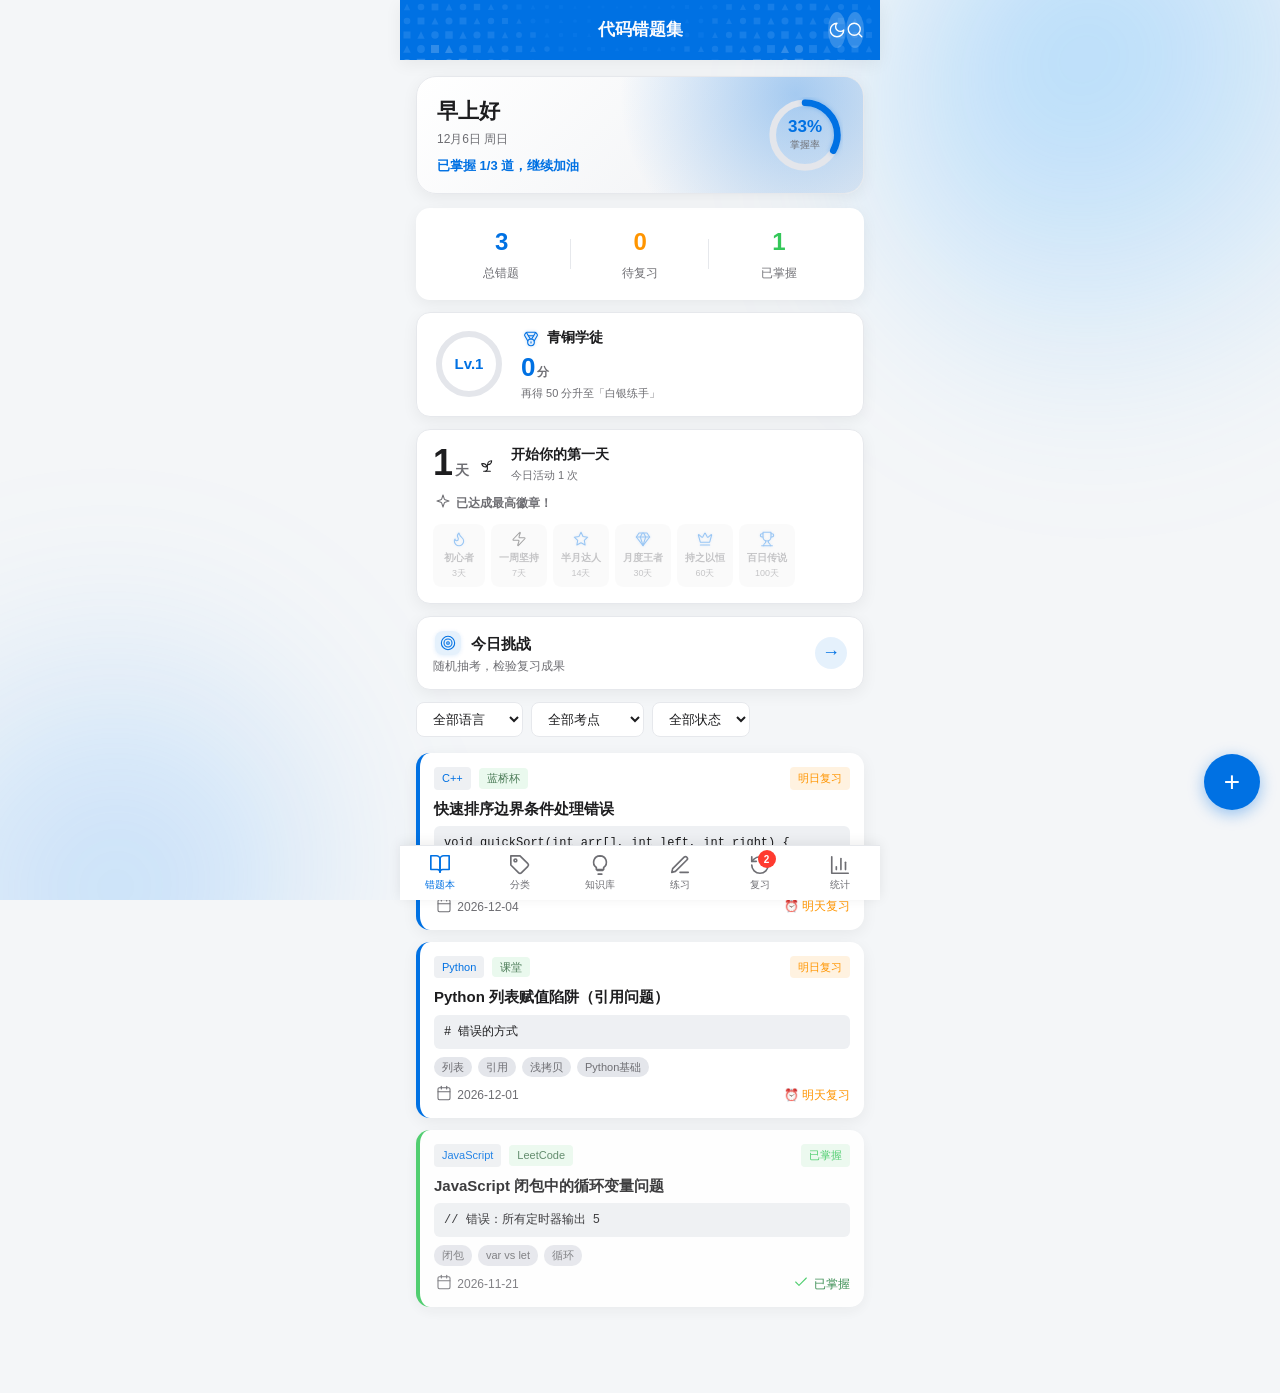
==== index.html @ 0a31db2f "fix(pwa): 修复 PWA 不可安装，图标与 highlight.js 本地化 - index.html 补 <link rel=manifest>、theme-color、apple-touc" ====
<!DOCTYPE html>
<html lang="zh-CN">
<head>
    <meta charset="UTF-8">
    <meta name="viewport" content="width=device-width, initial-scale=1.0, maximum-scale=1.0, user-scalable=no">
    <title>代码错题集 - 编程学习好帮手</title>

    <!-- PWA：可安装、独立窗口、iOS 主屏图标 -->
    <link rel="manifest" href="manifest.webmanifest">
    <meta name="theme-color" content="#f5f5f7">
    <meta name="mobile-web-app-capable" content="yes">
    <meta name="apple-mobile-web-app-capable" content="yes">
    <meta name="apple-mobile-web-app-status-bar-style" content="default">
    <meta name="apple-mobile-web-app-title" content="错题集">
    <link rel="apple-touch-icon" href="assets/icon-180.png">

    <!-- 代码高亮：已本地化到 vendor/，离线可用；6 种语言都在 common 构建里，
         原先额外加载的 languages/*.min.js 是冗余的，已移除。
         integrity 与文件内容绑定，替换文件时需同步更新（见 scripts/make-icons.mjs 说明）。 -->
    <link rel="stylesheet" href="vendor/highlight/atom-one-light.min.css?v=6"
          integrity="sha384-w6Ujm1VWa9HYFqGc89oAPn/DWDi2gUamjNrq9DRvEYm2X3ClItg9Y9xs1ViVo5b5">
    <script src="vendor/highlight/highlight.min.js?v=6" defer
            integrity="sha384-F/bZzf7p3Joyp5psL90p/p89AZJsndkSoGwRpXcZhleCWhd8SnRuoYo4d0yirjJp"></script>

    <link rel="stylesheet" href="style.css?v=6">
</head>
<body>
<!-- 环境氛围光斑（玻璃拟态背景） -->
<div class="ambient" aria-hidden="true"></div>
<!-- 顶部标题栏 -->
<header class="app-header">
    <canvas class="header-canvas" id="headerCanvas"></canvas>
    <div class="header-left">
        <button class="icon-btn" id="backBtn" style="display:none"><svg viewBox="0 0 24 24" fill="none" stroke="currentColor" stroke-width="1.8" stroke-linecap="round" stroke-linejoin="round"><path d="m12 19-7-7 7-7"/><path d="M19 12H5"/></svg></button>
    </div>
    <h1 class="header-title" id="pageTitle">代码错题集</h1>
    <div class="header-right">
        <button class="icon-btn" id="themeToggleBtn" title="切换深色模式"><svg viewBox="0 0 24 24" fill="none" stroke="currentColor" stroke-width="1.8" stroke-linecap="round" stroke-linejoin="round"><path d="M12 3a6 6 0 0 0 9 9 9 9 0 1 1-9-9Z"/></svg></button>
        <button class="icon-btn" id="searchBtn"><svg viewBox="0 0 24 24" fill="none" stroke="currentColor" stroke-width="1.8" stroke-linecap="round" stroke-linejoin="round"><circle cx="11" cy="11" r="8"/><path d="m21 21-4.3-4.3"/></svg></button>
    </div>
</header>

<!-- 主内容区 -->
<main class="app-main" id="appMain">

    <!-- 首页：错题列表 -->
    <section class="page active" id="pageHome">
        <div class="hero-card" id="heroCard">
            <div class="hero-greeting">
                <div class="hero-hi" id="heroGreeting">你好</div>
                <div class="hero-date" id="heroDate"></div>
                <div class="hero-sub" id="heroSub">记录第一道错题，开始成长</div>
            </div>
            <div class="hero-ring">
                <svg viewBox="0 0 80 80" class="progress-ring">
                    <circle class="progress-ring-bg" cx="40" cy="40" r="34"></circle>
                    <circle class="progress-ring-fill" id="heroRingFill" cx="40" cy="40" r="34"></circle>
                </svg>
                <div class="hero-ring-center">
                    <span class="hero-ring-num" id="heroRingNum">0%</span>
                    <span class="hero-ring-label">掌握率</span>
                </div>
            </div>
        </div>
        <div class="stats-bar">
            <div class="stat-item">
                <span class="stat-num" id="totalCount">0</span>
                <span class="stat-label">总错题</span>
            </div>
            <div class="stat-item">
                <span class="stat-num" id="reviewCount">0</span>
                <span class="stat-label">待复习</span>
            </div>
            <div class="stat-item">
                <span class="stat-num" id="masteredCount">0</span>
                <span class="stat-label">已掌握</span>
            </div>
        </div>
        <div class="points-card" id="pointsCard"></div>
        <div class="streak-bar" id="streakBar"></div>
        <div class="challenge-card" id="challengeCard" onclick="openChallenge()">
            <div class="challenge-card-info">
                <div class="challenge-card-title"><span class="ico" data-ico="target"><svg viewBox="0 0 24 24"><circle cx="12" cy="12" r="10"/><circle cx="12" cy="12" r="6"/><circle cx="12" cy="12" r="2"/></svg></span> 今日挑战</div>
                <div class="challenge-card-sub" id="challengeCardSub">随机抽考，检验复习成果</div>
            </div>
            <span class="challenge-card-go">→</span>
        </div>
        <div class="filter-bar">
            <select id="filterLang" class="filter-select">
                <option value="">全部语言</option>
                <option value="javascript">JavaScript</option>
                <option value="python">Python</option>
                <option value="cpp">C++</option>
                <option value="java">Java</option>
                <option value="c">C语言</option>
            </select>
            <select id="filterTag" class="filter-select">
                <option value="">全部考点</option>
            </select>
            <select id="filterStatus" class="filter-select">
                <option value="">全部状态</option>
                <option value="pending">待复习</option>
                <option value="reviewing">复习中</option>
                <option value="mastered">已掌握</option>
            </select>
        </div>
        <div class="mistake-list" id="mistakeList">
            <div class="empty-state">
                <div class="empty-icon"><span class="ico" data-ico="pencil-line"><svg viewBox="0 0 24 24"><path d="M12 20h9"/><path d="M16.5 3.5a2.12 2.12 0 0 1 3 3L7 19l-4 1 1-4z"/></svg></span></div>
                <p class="empty-text">还没有错题记录</p>
                <p class="empty-hint">点击下方 + 按钮添加你的第一道错题</p>
            </div>
        </div>
    </section>

    <!-- 分类页 -->
    <section class="page" id="pageCategory">
        <div class="category-summary">
            <h3><span class="ico" data-ico="library"><svg viewBox="0 0 24 24"><path d="m16 6 4 14"/><path d="M12 6v14"/><path d="M8 8v12"/><path d="M4 4v16"/></svg></span> 按考点分类</h3>
            <div class="tag-cloud" id="tagCloud">
                <div class="empty-state">
                    <p class="empty-text">暂无考点标签</p>
                </div>
            </div>
        </div>
        <div class="category-summary">
            <h3><span class="ico" data-ico="laptop"><svg viewBox="0 0 24 24"><path d="M20 16V7a2 2 0 0 0-2-2H6a2 2 0 0 0-2 2v9m16 0H4m16 0 1.28 2.55a1 1 0 0 1-.9 1.45H3.62a1 1 0 0 1-.9-1.45L4 16"/></svg></span> 按语言分类</h3>
            <div class="lang-stats" id="langStats"></div>
        </div>
    </section>

    <!-- 知识库页 -->
    <section class="page" id="pageKnowledge">
        <div class="knowledge-search-bar">
            <input type="text" id="knowledgeSearch" class="knowledge-search-input" placeholder="搜索知识点，如：二叉树、TCP、索引、动态规划...">
        </div>
        <div class="knowledge-categories" id="knowledgeCategories">
            <!-- 分类标签动态生成 -->
        </div>
        <div class="knowledge-list" id="knowledgeList">
            <!-- 知识点列表动态生成 -->
        </div>
    </section>

    <!-- 复习提醒页 -->
    <section class="page" id="pageReview">
        <div class="review-header">
            <h3>⏰ 复习计划</h3>
            <div class="review-tip">
                <p>基于艾宾浩斯遗忘曲线，为你安排科学复习</p>
            </div>
        </div>
        <div class="forgotten-list" id="forgottenList"></div>
        <div class="review-timeline" id="reviewTimeline">
            <div class="empty-state">
                <div class="empty-icon"><span class="ico" data-ico="sparkles"><svg viewBox="0 0 24 24"><path d="m12 3-1.9 5.8a2 2 0 0 1-1.3 1.3L3 12l5.8 1.9a2 2 0 0 1 1.3 1.3L12 21l1.9-5.8a2 2 0 0 1 1.3-1.3L21 12l-5.8-1.9a2 2 0 0 1-1.3-1.3z"/></svg></span></div>
                <p class="empty-text">太棒了！今日无需复习</p>
            </div>
        </div>
    </section>

    <!-- 添加/编辑错题页 -->
    <section class="page" id="pageEdit">
        <form id="mistakeForm" class="edit-form">
            <div class="form-group">
                <label class="form-label">题目标题 *</label>
                <input type="text" id="inputTitle" class="form-input" placeholder="例如：快速排序边界条件错误" required>
            </div>

            <div class="form-group">
                <label class="form-label">编程语言 *</label>
                <select id="inputLang" class="form-input" required>
                    <option value="javascript">JavaScript</option>
                    <option value="python">Python</option>
                    <option value="cpp">C++</option>
                    <option value="java">Java</option>
                    <option value="c">C语言</option>
                </select>
            </div>

            <div class="form-group">
                <label class="form-label">题目描述</label>
                <textarea id="inputDesc" class="form-input form-textarea" rows="3" placeholder="简单描述一下这道题目..."></textarea>
            </div>

            <div class="form-group">
                <label class="form-label">错误代码 *</label>
                <textarea id="inputWrongCode" class="form-input form-textarea code-input" rows="6" placeholder="粘贴你的错误代码..." required></textarea>
            </div>

            <div class="form-group">
                <label class="form-label">正确代码</label>
                <textarea id="inputRightCode" class="form-input form-textarea code-input" rows="6" placeholder="粘贴正确的代码实现..."></textarea>
            </div>

            <div class="form-group">
                <label class="form-label"><span class="ico" data-ico="camera"><svg viewBox="0 0 24 24"><path d="M14.5 4h-5L7 7H4a2 2 0 0 0-2 2v9a2 2 0 0 0 2 2h16a2 2 0 0 0 2-2V9a2 2 0 0 0-2-2h-3l-2.5-3z"/><circle cx="12" cy="13" r="3"/></svg></span> 题目图片（可选）</label>
                <div class="image-upload">
                    <input type="file" id="inputImage" accept="image/*" capture="environment" hidden>
                    <button type="button" class="upload-btn" id="uploadBtn">
                        <span class="upload-icon"><span class="ico" data-ico="camera"><svg viewBox="0 0 24 24"><path d="M14.5 4h-5L7 7H4a2 2 0 0 0-2 2v9a2 2 0 0 0 2 2h16a2 2 0 0 0 2-2V9a2 2 0 0 0-2-2h-3l-2.5-3z"/><circle cx="12" cy="13" r="3"/></svg></span></span>
                        <span>拍照/选择图片</span>
                    </button>
                    <button type="button" class="upload-btn upload-btn--primary" id="ocrEntryBtn">
                        <span class="upload-icon"><span class="ico" data-ico="tag"><svg viewBox="0 0 24 24"><path d="M20.59 13.41 13.42 20.58a2 2 0 0 1-2.83 0L2 12V2h10l8.59 8.59a2 2 0 0 1 0 2.82z"/><circle cx="7" cy="7" r="1.5"/></svg></span></span>
                        <span>OCR 拍照识别</span>
                    </button>
                    <div class="image-preview" id="imagePreview"></div>
                </div>
            </div>

            <div class="form-group">
                <div class="form-label-row">
                    <label class="form-label">考点标签（用逗号分隔多个）</label>
                    <button type="button" class="ai-tag-btn" id="aiTagBtn"><span class="ico" data-ico="bot"><svg viewBox="0 0 24 24"><path d="M12 8V4H8"/><rect width="16" height="12" x="4" y="8" rx="2"/><path d="M2 14h2"/><path d="M20 14h2"/><path d="M15 13v2"/><path d="M9 13v2"/></svg></span> AI 智能打标</button>
                </div>
                <input type="text" id="inputTags" class="form-input" placeholder="例如: 快速排序, 递归, 分治算法">
                <p class="ai-tag-hint" id="aiTagHint">粘贴题目和代码后点击 AI 智能打标，自动推荐标签、标题和错因</p>
            </div>

            <div class="form-group">
                <label class="form-label">错误分析 / 笔记</label>
                <textarea id="inputNote" class="form-input form-textarea" rows="3" placeholder="记录一下为什么会错，下次要注意什么..."></textarea>
            </div>

            <div class="form-group">
                <label class="form-label">来源</label>
                <select id="inputSource" class="form-input">
                    <option value="二级C">计算机二级</option>
                    <option value="蓝桥杯">蓝桥杯</option>
                    <option value="PAT">PAT</option>
                    <option value="LeetCode">LeetCode</option>
                    <option value="OJ">其他OJ</option>
                    <option value="课堂">课堂练习</option>
                    <option value="其他">其他</option>
                </select>
            </div>

            <button type="submit" class="submit-btn"><span class="ico" data-ico="save"><svg viewBox="0 0 24 24"><path d="M19 21H5a2 2 0 0 1-2-2V5a2 2 0 0 1 2-2h11l5 5v11a2 2 0 0 1-2 2z"/><polyline points="17 21 17 13 7 13 7 21"/><polyline points="7 3 7 8 15 8"/></svg></span> 保存错题</button>
        </form>
    </section>

    <!-- 错题详情页 -->
    <section class="page" id="pageDetail">
        <div class="detail-container" id="detailContainer"></div>
    </section>

    <!-- 搜索弹窗 -->
    <div class="modal-overlay" id="searchModal" style="display:none">
        <div class="modal-content">
            <div class="search-box">
                <input type="text" id="searchInput" class="search-input" placeholder="搜索错题标题、标签、代码...">
                <button class="icon-btn" id="closeSearch"><svg viewBox="0 0 24 24" fill="none" stroke="currentColor" stroke-width="1.8" stroke-linecap="round" stroke-linejoin="round"><path d="M18 6 6 18"/><path d="m6 6 12 12"/></svg></button>
            </div>
            <div class="search-results" id="searchResults"></div>
        </div>
    </div>

    <!-- 知识详情弹窗 -->
    <div class="modal-overlay" id="knowledgeModal" style="display:none">
        <div class="modal-content knowledge-modal-content">
            <div class="search-box">
                <span id="knowledgeModalTitle" class="knowledge-modal-title">知识点详情</span>
                <button class="icon-btn" id="closeKnowledgeModal" style="background:var(--surface);color:var(--text)"><svg viewBox="0 0 24 24" fill="none" stroke="currentColor" stroke-width="1.8" stroke-linecap="round" stroke-linejoin="round"><path d="M18 6 6 18"/><path d="m6 6 12 12"/></svg></button>
            </div>
            <div class="knowledge-detail" id="knowledgeDetail"></div>
        </div>
    </div>

    <!-- 练习页面 -->
    <section class="page" id="pagePractice">
        <div class="practice-header">
            <h3><span class="ico" data-ico="pencil"><svg viewBox="0 0 24 24"><path d="M21.174 6.812a1 1 0 0 0-3.986-3.987L3.842 16.174a2 2 0 0 0-.5.83l-1.321 4.352a.5.5 0 0 0 .623.622l4.353-1.32a2 2 0 0 0 .83-.497z"/></svg></span> 错题练习</h3>
            <p>通过练习巩固知识点，举一反三</p>
        </div>
        <div class="practice-stats">
            <div class="practice-stat-item">
                <span class="practice-stat-num" id="practiceDone">0</span>
                <span class="practice-stat-label">已做</span>
            </div>
            <div class="practice-stat-item">
                <span class="practice-stat-num" id="practiceCorrect">0</span>
                <span class="practice-stat-label">正确</span>
            </div>
            <div class="practice-stat-item">
                <span class="practice-stat-num" id="practiceRate">0%</span>
                <span class="practice-stat-label">正确率</span>
            </div>
        </div>
        <div class="practice-filter">
            <button class="practice-cat-btn active" data-cat="">全部</button>
            <button class="practice-cat-btn" data-cat="数据结构">数据结构</button>
            <button class="practice-cat-btn" data-cat="算法">算法</button>
            <button class="practice-cat-btn" data-cat="操作系统">操作系统</button>
            <button class="practice-cat-btn" data-cat="计算机网络">网络</button>
            <button class="practice-cat-btn" data-cat="数据库">数据库</button>
            <button class="practice-cat-btn" data-cat="软件工程">软工</button>
            <button class="practice-cat-btn" data-cat="计算机组成">组成</button>
            <button class="practice-cat-btn ai-cat-btn" data-cat="AI变式"><span class="ico" data-ico="bot"><svg viewBox="0 0 24 24"><path d="M12 8V4H8"/><rect width="16" height="12" x="4" y="8" rx="2"/><path d="M2 14h2"/><path d="M20 14h2"/><path d="M15 13v2"/><path d="M9 13v2"/></svg></span> AI变式</button>
        </div>
        <div class="practice-list" id="practiceList"></div>
    </section>

    <!-- 答题弹窗 -->
    <div class="modal-overlay" id="practiceModal" style="display:none">
        <div class="modal-content practice-modal-content">
            <div class="practice-quiz-header">
                <span id="practiceModalTitle" class="knowledge-modal-title">答题</span>
                <button class="icon-btn" id="closePracticeModal" style="background:var(--surface);color:var(--text)"><svg viewBox="0 0 24 24" fill="none" stroke="currentColor" stroke-width="1.8" stroke-linecap="round" stroke-linejoin="round"><path d="M18 6 6 18"/><path d="m6 6 12 12"/></svg></button>
            </div>
            <div class="practice-quiz" id="practiceQuiz"></div>
        </div>
    </div>

    <!-- AI 举一反三弹窗 -->
    <div class="modal-overlay" id="aiModal" style="display:none">
        <div class="modal-content ai-modal-content">
            <div class="practice-quiz-header ai-modal-header">
                <span id="aiModalTitle" class="knowledge-modal-title"><span class="ico" data-ico="bot"><svg viewBox="0 0 24 24"><path d="M12 8V4H8"/><rect width="16" height="12" x="4" y="8" rx="2"/><path d="M2 14h2"/><path d="M20 14h2"/><path d="M15 13v2"/><path d="M9 13v2"/></svg></span> AI 举一反三</span>
                <div class="ai-header-actions">
                    <button class="ai-link-btn" id="openAISettingsBtn"><span class="ico" data-ico="settings"><svg viewBox="0 0 24 24"><path d="M12.22 2h-.44a2 2 0 0 0-2 2v.18a2 2 0 0 1-1 1.73l-.43.25a2 2 0 0 1-2 0l-.15-.08a2 2 0 0 0-2.73.73l-.22.38a2 2 0 0 0 .73 2.73l.15.1a2 2 0 0 1 1 1.72v.51a2 2 0 0 1-1 1.74l-.15.09a2 2 0 0 0-.73 2.73l.22.38a2 2 0 0 0 2.73.73l.15-.08a2 2 0 0 1 2 0l.43.25a2 2 0 0 1 1 1.73V20a2 2 0 0 0 2 2h.44a2 2 0 0 0 2-2v-.18a2 2 0 0 1 1-1.73l.43-.25a2 2 0 0 1 2 0l.15.08a2 2 0 0 0 2.73-.73l.22-.39a2 2 0 0 0-.73-2.73l-.15-.08a2 2 0 0 1-1-1.74v-.5a2 2 0 0 1 1-1.74l.15-.09a2 2 0 0 0 .73-2.73l-.22-.38a2 2 0 0 0-2.73-.73l-.15.08a2 2 0 0 1-2 0l-.43-.25a2 2 0 0 1-1-1.73V4a2 2 0 0 0-2-2z"/><circle cx="12" cy="12" r="3"/></svg></span> 配置</button>
                    <button class="icon-btn" id="closeAIModal" style="background:var(--surface);color:var(--text)"><svg viewBox="0 0 24 24" fill="none" stroke="currentColor" stroke-width="1.8" stroke-linecap="round" stroke-linejoin="round"><path d="M18 6 6 18"/><path d="m6 6 12 12"/></svg></button>
                </div>
            </div>
            <div class="ai-body" id="aiBody"></div>
        </div>
    </div>

    <!-- AI 编程伙伴对话弹窗 -->
    <div class="modal-overlay" id="chatModal" style="display:none">
        <div class="modal-content chat-modal-content">
            <div class="practice-quiz-header ai-modal-header">
                <span id="chatModalTitle" class="knowledge-modal-title"><span class="ico" data-ico="message-circle"><svg viewBox="0 0 24 24"><path d="M7.9 20A9 9 0 1 0 4 16.1L2 22Z"/></svg></span> AI 对话</span>
                <button class="icon-btn" id="closeChatModal" style="background:var(--surface);color:var(--text)"><svg viewBox="0 0 24 24" fill="none" stroke="currentColor" stroke-width="1.8" stroke-linecap="round" stroke-linejoin="round"><path d="M18 6 6 18"/><path d="m6 6 12 12"/></svg></button>
            </div>
            <div class="chat-body" id="chatBody"></div>
            <div class="chat-input-bar">
                <textarea id="chatInput" class="chat-textarea" rows="1" placeholder="输入你的问题，例如「为什么这里会越界？」"></textarea>
                <button class="chat-send-btn" id="chatSendBtn">发送</button>
            </div>
        </div>
    </div>

    <!-- AI 配置弹窗 -->
    <div class="modal-overlay" id="aiSettingsModal" style="display:none">
        <div class="modal-content ai-settings-content">
            <div class="practice-quiz-header">
                <span class="knowledge-modal-title"><span class="ico" data-ico="settings"><svg viewBox="0 0 24 24"><path d="M12.22 2h-.44a2 2 0 0 0-2 2v.18a2 2 0 0 1-1 1.73l-.43.25a2 2 0 0 1-2 0l-.15-.08a2 2 0 0 0-2.73.73l-.22.38a2 2 0 0 0 .73 2.73l.15.1a2 2 0 0 1 1 1.72v.51a2 2 0 0 1-1 1.74l-.15.09a2 2 0 0 0-.73 2.73l.22.38a2 2 0 0 0 2.73.73l.15-.08a2 2 0 0 1 2 0l.43.25a2 2 0 0 1 1 1.73V20a2 2 0 0 0 2 2h.44a2 2 0 0 0 2-2v-.18a2 2 0 0 1 1-1.73l.43-.25a2 2 0 0 1 2 0l.15.08a2 2 0 0 0 2.73-.73l.22-.39a2 2 0 0 0-.73-2.73l-.15-.08a2 2 0 0 1-1-1.74v-.5a2 2 0 0 1 1-1.74l.15-.09a2 2 0 0 0 .73-2.73l-.22-.38a2 2 0 0 0-2.73-.73l-.15.08a2 2 0 0 1-2 0l-.43-.25a2 2 0 0 1-1-1.73V4a2 2 0 0 0-2-2z"/><circle cx="12" cy="12" r="3"/></svg></span> AI 配置</span>
                <button class="icon-btn" id="closeAISettings" style="background:var(--surface);color:var(--text)"><svg viewBox="0 0 24 24" fill="none" stroke="currentColor" stroke-width="1.8" stroke-linecap="round" stroke-linejoin="round"><path d="M18 6 6 18"/><path d="m6 6 12 12"/></svg></button>
            </div>
            <div class="ai-settings-body">
                <div class="ai-settings-tip">
                    支持 OpenAI 兼容接口（DeepSeek、智谱、通义、OpenAI 等）。Key 仅保存在本机 localStorage，不会上传。
                </div>
                <div class="form-group">
                    <label class="form-label">API Base URL</label>
                    <input type="text" id="aiBaseURL" class="form-input" placeholder="https://api.deepseek.com/v1">
                </div>
                <div class="form-group">
                    <label class="form-label">API Key</label>
                    <input type="password" id="aiApiKey" class="form-input" placeholder="sk-...">
                </div>
                <div class="form-group">
                    <label class="form-label">模型名称</label>
                    <input type="text" id="aiModel" class="form-input" placeholder="deepseek-chat">
                </div>
                <div class="form-group">
                    <label class="form-label">出题数量</label>
                    <input type="number" id="aiCount" class="form-input" min="1" max="6" value="3">
                </div>
                <div class="ai-settings-actions">
                    <button class="practice-quiz-btn practice-quiz-btn-secondary" id="cancelAISettings">取消</button>
                    <button class="practice-quiz-btn practice-quiz-btn-primary" id="saveAISettings"><span class="ico" data-ico="save"><svg viewBox="0 0 24 24"><path d="M19 21H5a2 2 0 0 1-2-2V5a2 2 0 0 1 2-2h11l5 5v11a2 2 0 0 1-2 2z"/><polyline points="17 21 17 13 7 13 7 21"/><polyline points="7 3 7 8 15 8"/></svg></span> 保存</button>
                </div>
            </div>
        </div>
    </div>

    <!-- 统计页 -->
    <section class="page" id="pageStats">
        <div class="stats-card">
            <h3 class="stats-card-title"><span class="ico" data-ico="compass"><svg viewBox="0 0 24 24"><circle cx="12" cy="12" r="10"/><polygon points="16.24 7.76 14.12 14.12 7.76 16.24 9.88 9.88 16.24 7.76"/></svg></span> 本周 AI 复习计划</h3>
            <p class="stats-card-sub">基于你的薄弱考点智能排期，点击条目开始复习</p>
            <div class="review-plan-body" id="reviewPlanBody"></div>
            <button class="ai-gen-btn" style="width:100%;margin-top:10px" onclick="renderReviewPlan()"><span class="ico" data-ico="refresh-cw"><svg viewBox="0 0 24 24"><path d="M3 12a9 9 0 0 1 9-9 9.75 9.75 0 0 1 6.74 2.74L21 8"/><path d="M21 3v5h-5"/><path d="M21 12a9 9 0 0 1-9 9 9.75 9.75 0 0 1-6.74-2.74L3 16"/><path d="M8 16H3v5"/></svg></span> 生成/刷新复习计划</button>
        </div>

        <div class="stats-card">
            <h3 class="stats-card-title"><span class="ico" data-ico="bot"><svg viewBox="0 0 24 24"><path d="M12 8V4H8"/><rect width="16" height="12" x="4" y="8" rx="2"/><path d="M2 14h2"/><path d="M20 14h2"/><path d="M15 13v2"/><path d="M9 13v2"/></svg></span> AI 复习周报</h3>
            <p class="stats-card-sub">汇总近 7 天学习数据，AI 点评并给出下周建议</p>
            <button class="ai-gen-btn" style="width:100%" onclick="openWeeklyReport()"><span class="ico" data-ico="trending-up"><svg viewBox="0 0 24 24"><polyline points="22 7 13.5 15.5 8.5 10.5 2 17"/><polyline points="16 7 22 7 22 13"/></svg></span> 生成本周报告</button>
        </div>

        <div class="stats-card">
            <h3 class="stats-card-title"><span class="ico" data-ico="medal"><svg viewBox="0 0 24 24"><path d="M7.21 15 2.66 7.14a2 2 0 0 1 .13-2.2L4.4 2.8A2 2 0 0 1 6 2h12a2 2 0 0 1 1.6.8l1.6 2.14a2 2 0 0 1 .14 2.2L16.79 15"/><path d="M11 12 5.12 2.2"/><path d="m13 12 5.88-9.8"/><path d="M8 7h8"/><circle cx="12" cy="17" r="5"/><path d="M12 18v-2h-.01"/></svg></span> 成就勋章</h3>
            <p class="stats-card-sub">坚持学习，解锁更多成就</p>
            <div class="achievement-summary">
                <span>已解锁 <b id="achievementUnlockedNum">0</b> / <span id="achievementTotalNum">0</span></span>
                <span id="achievementProgressText"></span>
            </div>
            <div class="achievement-grid" id="achievementGrid"></div>
        </div>

        <div class="stats-card">
            <h3 class="stats-card-title">⏰ 复习提醒</h3>
            <p class="stats-card-sub">到点提醒当天待复习的错题（本机通知）</p>
            <div class="reminder-row">
                <span class="reminder-label">每日提醒</span>
                <input type="time" id="reminderTime" class="reminder-input" value="20:00">
                <div class="switch" id="reminderSwitch" onclick="toggleReminder()"></div>
            </div>
            <div class="reminder-tip" id="reminderTip">开启后，每天指定时间若打开本应用且有待复习错题，会弹出通知提醒。</div>
            <button class="mini-btn" style="margin-top:8px" onclick="sendTestReminder()"><span class="ico" data-ico="bell"><svg viewBox="0 0 24 24"><path d="M6 8a6 6 0 0 1 12 0c0 7 3 9 3 9H3s3-2 3-9"/><path d="M10.3 21a1.94 1.94 0 0 0 3.4 0"/></svg></span> 发送测试提醒</button>
        </div>

        <div class="stats-card">
            <h3 class="stats-card-title"><span class="ico" data-ico="flame"><svg viewBox="0 0 24 24"><path d="M8.5 14.5A2.5 2.5 0 0 0 11 12c0-1.38-.5-2-1-3-1.072-2.143-.224-4.054 2-6 .5 2.5 2 4.9 4 6.5 2 1.6 3 3.5 3 5.5a7 7 0 1 1-14 0c0-1.153.433-2.294 1-3a2.5 2.5 0 0 0 2.5 2.5z"/></svg></span> 复习热力图</h3>
            <p class="stats-card-sub" id="statsHeatTitle">加载中...</p>
            <div class="heatmap-grid" id="heatmapGrid"></div>
            <div class="heatmap-months">
                <span class="heat-month">近 6 个月</span>
            </div>
            <div class="heat-legend">
                <span>少</span>
                <i class="heat-cell l0"></i>
                <i class="heat-cell l1"></i>
                <i class="heat-cell l2"></i>
                <i class="heat-cell l3"></i>
                <i class="heat-cell l4"></i>
                <span>多</span>
            </div>
        </div>

        <div class="stats-card">
            <h3 class="stats-card-title"><span class="ico" data-ico="target"><svg viewBox="0 0 24 24"><circle cx="12" cy="12" r="10"/><circle cx="12" cy="12" r="6"/><circle cx="12" cy="12" r="2"/></svg></span> 弱点雷达图</h3>
            <p class="stats-card-sub">按考点标签统计未掌握率与练习错误率（值越高越需加强）</p>
            <div class="stats-empty" id="statsRadarEmpty" style="display:none">
                <p class="empty-text">暂无足够的错题/练习数据</p>
                <p class="empty-hint">添加错题或做几次练习后会在这里生成雷达图</p>
            </div>
            <div id="radarSvg"></div>
        </div>

        <div class="stats-card">
            <h3 class="stats-card-title"><span class="ico" data-ico="trending-up"><svg viewBox="0 0 24 24"><polyline points="22 7 13.5 15.5 8.5 10.5 2 17"/><polyline points="16 7 22 7 22 13"/></svg></span> 错题趋势</h3>
            <div class="trend-tabs">
                <button class="trend-tab active" data-range="week" onclick="setTrendRange('week')">按周</button>
                <button class="trend-tab" data-range="month" onclick="setTrendRange('month')">按月</button>
            </div>
            <div class="trend-legend">
                <span class="trend-legend-item"><i class="legend-line" style="background:#0071e3"></i>新增错题</span>
                <span class="trend-legend-item"><i class="legend-line" style="background:#34c759"></i>已掌握</span>
            </div>
            <div class="stats-empty" id="statsTrendEmpty" style="display:none">
                <p class="empty-text">暂无错题数据</p>
                <p class="empty-hint">记录一些错题后这里会显示掌握趋势</p>
            </div>
            <div id="trendSvg"></div>
        </div>

        <div class="stats-card">
            <h3 class="stats-card-title"><span class="ico" data-ico="calendar"><svg viewBox="0 0 24 24"><path d="M8 2v4"/><path d="M16 2v4"/><rect width="18" height="18" x="3" y="4" rx="2"/><path d="M3 10h18"/></svg></span> 错题日历回顾</h3>
            <p class="stats-card-sub">点击某天可回看当天记录的错题</p>
            <div class="cal-header">
                <button class="cal-nav" onclick="calMoveMonth(-1)">‹</button>
                <span class="cal-title" id="calTitle"></span>
                <button class="cal-nav" onclick="calMoveMonth(1)">›</button>
            </div>
            <div class="cal-weekdays">
                <span>日</span><span>一</span><span>二</span><span>三</span><span>四</span><span>五</span><span>六</span>
            </div>
            <div class="cal-grid" id="calGrid"></div>
            <div class="cal-day-list" id="calDayList"></div>
        </div>

        <div class="stats-card">
            <h3 class="stats-card-title"><span class="ico" data-ico="folder"><svg viewBox="0 0 24 24"><path d="M20 20a2 2 0 0 0 2-2V8a2 2 0 0 0-2-2h-7.9a2 2 0 0 1-1.69-.9L9.6 3.9A2 2 0 0 0 7.93 3H4a2 2 0 0 0-2 2v13a2 2 0 0 0 2 2Z"/></svg></span> 数据管理</h3>
            <p class="stats-card-sub">导出错题 PDF 打印复习，或备份/恢复/云端同步数据</p>
            <div class="data-mgmt-btns">
                <button class="ai-gen-btn" style="margin-right:8px" onclick="exportDataPDF()"><span class="ico" data-ico="printer"><svg viewBox="0 0 24 24"><path d="M6 18H4a2 2 0 0 1-2-2v-5a2 2 0 0 1 2-2h16a2 2 0 0 1 2 2v5a2 2 0 0 1-2 2h-2"/><path d="M6 9V2h12v7"/><path d="M6 14h12v8H6z"/></svg></span> 导出 PDF</button>
                <button class="ai-gen-btn" onclick="exportBackup()"><span class="ico" data-ico="save"><svg viewBox="0 0 24 24"><path d="M19 21H5a2 2 0 0 1-2-2V5a2 2 0 0 1 2-2h11l5 5v11a2 2 0 0 1-2 2z"/><polyline points="17 21 17 13 7 13 7 21"/><polyline points="7 3 7 8 15 8"/></svg></span> 备份 JSON</button>
                <button class="ai-gen-btn" onclick="document.getElementById('backupFile').click()"><span class="ico" data-ico="download"><svg viewBox="0 0 24 24"><path d="M21 15v4a2 2 0 0 1-2 2H5a2 2 0 0 1-2-2v-4"/><polyline points="7 10 12 15 17 10"/><line x1="12" x2="12" y1="15" y2="3"/></svg></span> 恢复备份</button>
                <button class="ai-gen-btn" onclick="openSyncModal()"><span class="ico" data-ico="cloud"><svg viewBox="0 0 24 24"><path d="M17.5 19H9a7 7 0 1 1 6.71-9h1.79a4.5 4.5 0 1 1 0 9Z"/></svg></span> 云端同步</button>
            </div>
            <input type="file" id="backupFile" accept=".json,application/json" style="display:none" onchange="importBackup(this)">
        </div>
    </section>

    <!-- 随机抽考挑战弹窗 -->
    <div class="modal-overlay" id="challengeModal" style="display:none">
        <div class="modal-content challenge-modal-content">
            <div class="practice-quiz-header">
                <span class="knowledge-modal-title"><span class="ico" data-ico="target"><svg viewBox="0 0 24 24"><circle cx="12" cy="12" r="10"/><circle cx="12" cy="12" r="6"/><circle cx="12" cy="12" r="2"/></svg></span> 随机抽考挑战</span>
                <button class="icon-btn" id="closeChallengeModal" style="background:var(--surface);color:var(--text)"><svg viewBox="0 0 24 24" fill="none" stroke="currentColor" stroke-width="1.8" stroke-linecap="round" stroke-linejoin="round"><path d="M18 6 6 18"/><path d="m6 6 12 12"/></svg></button>
            </div>
            <div class="challenge-body" id="challengeBody"></div>
        </div>
    </div>

    <!-- 分享弹窗 -->
    <div class="modal-overlay" id="shareModal" style="display:none">
        <div class="modal-content share-modal-content">
            <div class="share-modal-title-row">
                <span class="knowledge-modal-title"><span class="ico" data-ico="upload"><svg viewBox="0 0 24 24"><path d="M21 15v4a2 2 0 0 1-2 2H5a2 2 0 0 1-2-2v-4"/><polyline points="17 8 12 3 7 8"/><line x1="12" x2="12" y1="3" y2="15"/></svg></span> 分享错题</span>
                <button class="icon-btn" id="closeShareModal" style="background:var(--surface);color:var(--text)"><svg viewBox="0 0 24 24" fill="none" stroke="currentColor" stroke-width="1.8" stroke-linecap="round" stroke-linejoin="round"><path d="M18 6 6 18"/><path d="m6 6 12 12"/></svg></button>
            </div>
            <div class="share-options" id="shareOptions"></div>
        </div>
    </div>

    <!-- OCR 识别录入弹窗 -->
    <div class="modal-overlay" id="ocrModal" style="display:none">
        <div class="modal-content ocr-modal-content">
            <div class="practice-quiz-header">
                <span class="knowledge-modal-title"><span class="ico" data-ico="tag"><svg viewBox="0 0 24 24"><path d="M20.59 13.41 13.42 20.58a2 2 0 0 1-2.83 0L2 12V2h10l8.59 8.59a2 2 0 0 1 0 2.82z"/><circle cx="7" cy="7" r="1.5"/></svg></span> OCR 拍照识别录入</span>
                <button class="icon-btn" id="closeOcrModal" style="background:var(--surface);color:var(--text)"><svg viewBox="0 0 24 24" fill="none" stroke="currentColor" stroke-width="1.8" stroke-linecap="round" stroke-linejoin="round"><path d="M18 6 6 18"/><path d="m6 6 12 12"/></svg></button>
            </div>
            <div class="ocr-body" id="ocrBody"></div>
        </div>
    </div>

    <!-- 云端同步弹窗 -->
    <div class="modal-overlay" id="syncModal" style="display:none">
        <div class="modal-content sync-modal-content">
            <div class="practice-quiz-header">
                <span class="knowledge-modal-title"><span class="ico" data-ico="cloud"><svg viewBox="0 0 24 24"><path d="M17.5 19H9a7 7 0 1 1 6.71-9h1.79a4.5 4.5 0 1 1 0 9Z"/></svg></span> 云端同步</span>
                <button class="icon-btn" id="closeSyncModal" style="background:var(--surface);color:var(--text)"><svg viewBox="0 0 24 24" fill="none" stroke="currentColor" stroke-width="1.8" stroke-linecap="round" stroke-linejoin="round"><path d="M18 6 6 18"/><path d="m6 6 12 12"/></svg></button>
            </div>
            <div class="sync-body" id="syncBody"></div>
        </div>
    </div>

    <!-- AI 复习周报弹窗 -->
    <div class="modal-overlay" id="weeklyModal" style="display:none">
        <div class="modal-content weekly-modal-content">
            <div class="practice-quiz-header">
                <span class="knowledge-modal-title"><span class="ico" data-ico="trending-up"><svg viewBox="0 0 24 24"><polyline points="22 7 13.5 15.5 8.5 10.5 2 17"/><polyline points="16 7 22 7 22 13"/></svg></span> AI 复习周报</span>
                <button class="icon-btn" id="closeWeeklyModal" style="background:var(--surface);color:var(--text)"><svg viewBox="0 0 24 24" fill="none" stroke="currentColor" stroke-width="1.8" stroke-linecap="round" stroke-linejoin="round"><path d="M18 6 6 18"/><path d="m6 6 12 12"/></svg></button>
            </div>
            <div class="weekly-body" id="weeklyBody"></div>
        </div>
    </div>
</main>

<!-- 悬浮添加按钮 -->
<button class="fab-btn" id="fabAdd">+</button>

<!-- 底部 Tab 栏 -->
<nav class="bottom-nav">
    <button class="nav-item active" data-page="pageHome">
        <span class="nav-icon"><svg viewBox="0 0 24 24" fill="none" stroke="currentColor" stroke-width="1.8" stroke-linecap="round" stroke-linejoin="round"><path d="M2 3h6a4 4 0 0 1 4 4v14a3 3 0 0 0-3-3H2z"/><path d="M22 3h-6a4 4 0 0 0-4 4v14a3 3 0 0 1 3-3h7z"/></svg></span>
        <span class="nav-label">错题本</span>
    </button>
    <button class="nav-item" data-page="pageCategory">
        <span class="nav-icon"><svg viewBox="0 0 24 24" fill="none" stroke="currentColor" stroke-width="1.8" stroke-linecap="round" stroke-linejoin="round"><path d="M20.59 13.41 13.42 20.58a2 2 0 0 1-2.83 0L2 12V2h10l8.59 8.59a2 2 0 0 1 0 2.82z"/><circle cx="7" cy="7" r="1.5"/></svg></span>
        <span class="nav-label">分类</span>
    </button>
    <button class="nav-item" data-page="pageKnowledge">
        <span class="nav-icon"><svg viewBox="0 0 24 24" fill="none" stroke="currentColor" stroke-width="1.8" stroke-linecap="round" stroke-linejoin="round"><path d="M9 18h6"/><path d="M10 22h4"/><path d="M12 2a7 7 0 0 0-4 12.7V17h8v-2.3A7 7 0 0 0 12 2z"/></svg></span>
        <span class="nav-label">知识库</span>
    </button>
    <button class="nav-item" data-page="pagePractice">
        <span class="nav-icon"><svg viewBox="0 0 24 24" fill="none" stroke="currentColor" stroke-width="1.8" stroke-linecap="round" stroke-linejoin="round"><path d="M12 20h9"/><path d="M16.5 3.5a2.12 2.12 0 0 1 3 3L7 19l-4 1 1-4z"/></svg></span>
        <span class="nav-label">练习</span>
    </button>
    <button class="nav-item" data-page="pageReview">
        <span class="nav-icon"><svg viewBox="0 0 24 24" fill="none" stroke="currentColor" stroke-width="1.8" stroke-linecap="round" stroke-linejoin="round"><path d="M3 12a9 9 0 1 0 9-9 9.75 9.75 0 0 0-6.74 2.74L3 8"/><path d="M3 3v5h5"/></svg></span>
        <span class="nav-label">复习</span>
        <span class="nav-badge" id="reviewBadge" style="display:none">0</span>
    </button>
    <button class="nav-item" data-page="pageStats">
        <span class="nav-icon"><svg viewBox="0 0 24 24" fill="none" stroke="currentColor" stroke-width="1.8" stroke-linecap="round" stroke-linejoin="round"><path d="M3 3v18h18"/><path d="M18 17V9"/><path d="M13 17V5"/><path d="M8 17v-3"/></svg></span>
        <span class="nav-label">统计</span>
    </button>
</nav>

<!-- Toast 提示 -->
<div class="toast" id="toast"></div>

<!-- 分享卡片渲染容器（隐藏用于下载） -->
<div style="position:fixed;left:-9999px;top:0" id="shareCanvasHolder"></div>

<script src="practice-data.js?v=6" defer></script>
<script src="knowledge-data.js?v=6" defer></script>
<script src="image-store.js?v=6" defer></script>
<script src="app.js?v=6" defer></script>
</body>
</html>
---- vendor/highlight/atom-one-light.min.css ----
pre code.hljs{display:block;overflow-x:auto;padding:1em}code.hljs{padding:3px 5px}.hljs{color:#383a42;background:#fafafa}.hljs-comment,.hljs-quote{color:#a0a1a7;font-style:italic}.hljs-doctag,.hljs-formula,.hljs-keyword{color:#a626a4}.hljs-deletion,.hljs-name,.hljs-section,.hljs-selector-tag,.hljs-subst{color:#e45649}.hljs-literal{color:#0184bb}.hljs-addition,.hljs-attribute,.hljs-meta .hljs-string,.hljs-regexp,.hljs-string{color:#50a14f}.hljs-attr,.hljs-number,.hljs-selector-attr,.hljs-selector-class,.hljs-selector-pseudo,.hljs-template-variable,.hljs-type,.hljs-variable{color:#986801}.hljs-bullet,.hljs-link,.hljs-meta,.hljs-selector-id,.hljs-symbol,.hljs-title{color:#4078f2}.hljs-built_in,.hljs-class .hljs-title,.hljs-title.class_{color:#c18401}.hljs-emphasis{font-style:italic}.hljs-strong{font-weight:700}.hljs-link{text-decoration:underline}
---- style.css ----
/* ========== 全局重置 ========== */
* {
    margin: 0;
    padding: 0;
    box-sizing: border-box;
    -webkit-tap-highlight-color: transparent;
}

:root {
    /* ---- 主色 · Apple Blue ---- */
    --primary: #0071e3;
    --primary-light: #42a1ff;
    --primary-dark: #0058b0;
    --primary-glow: rgba(0, 113, 227, 0.32);
    --danger: #ff3b30;
    --success: #34c759;
    --warning: #ff9500;

    /* ---- 语义状态文字（浅色底上的深色语义文字）---- */
    --success-text: #1a7c37;
    --danger-text: #c0392b;
    --success-tint: rgba(52, 199, 89, 0.10);
    --danger-tint: rgba(255, 59, 48, 0.10);
    --warning-tint: rgba(255, 149, 0, 0.12);

    /* ---- 中性色 · 冷灰底让玻璃更有层次 ---- */
    --bg: #f4f6f8;
    --card: #ffffff;
    --text: #1d1d1f;
    --text-primary: #1d1d1f;
    --text-secondary: #6e6e73;
    --border: #e6e8ec;
    --surface: #eef0f3;
    --surface-2: #e4e6eb;

    /* ---- 玻璃拟态（Glassmorphism）---- */
    --glass: rgba(255, 255, 255, 0.72);
    --glass-strong: rgba(255, 255, 255, 0.88);
    --glass-border: rgba(255, 255, 255, 0.75);
    --blur: 20px;

    /* ---- 阴影层级 ---- */
    --shadow-sm: 0 1px 3px rgba(0, 0, 0, 0.05);
    --shadow: 0 4px 16px rgba(0, 0, 0, 0.06);
    --shadow-lg: 0 12px 32px rgba(0, 0, 0, 0.10);

    /* ---- 圆角与动效 ---- */
    --radius: 14px;
    --radius-lg: 20px;
    --ease: cubic-bezier(0.22, 1, 0.36, 1);
}

/* ========== 暗黑模式配色（Apple Dark Mode） ========== */
[data-theme="dark"] {
    --bg: #0a0a0c;
    --card: #1c1c1e;
    --text: #fbfbfd;
    --text-primary: #fbfbfd;
    --text-secondary: #8e8e93;
    --success-text: #66d47f;
    --danger-text: #ff6b5e;
    --success-tint: rgba(52, 199, 89, 0.16);
    --danger-tint: rgba(255, 59, 48, 0.16);
    --warning-tint: rgba(255, 149, 0, 0.16);
    --border: #38383a;
    --surface: #2c2c2e;
    --surface-2: #3a3a3c;
    --shadow-sm: 0 1px 3px rgba(0, 0, 0, 0.5);
    --shadow: 0 4px 16px rgba(0, 0, 0, 0.5);
    --shadow-lg: 0 12px 32px rgba(0, 0, 0, 0.6);
    --primary: #0a84ff;
    --primary-light: #64b5ff;
    --primary-dark: #0066cc;
    --primary-glow: rgba(10, 132, 255, 0.4);
    --glass: rgba(28, 28, 30, 0.55);
    --glass-strong: rgba(28, 28, 30, 0.82);
    --glass-border: rgba(255, 255, 255, 0.08);
}

html {
    background: var(--bg);
    transition: background 0.4s var(--ease);
}

body {
    font-family: -apple-system, BlinkMacSystemFont, 'Segoe UI', 'PingFang SC', 'Microsoft YaHei', sans-serif;
    background: transparent;
    color: var(--text);
    -webkit-font-smoothing: antialiased;
    text-rendering: optimizeLegibility;
    line-height: 1.5;
    min-height: 100vh;
    max-width: 480px;
    margin: 0 auto;
    position: relative;
    padding-bottom: 70px;
    overflow-x: hidden;
    transition: color 0.4s var(--ease);
}

/* ---- 环境氛围光斑（玻璃拟态背景）---- */
.ambient {
    position: fixed;
    inset: 0;
    z-index: -1;
    pointer-events: none;
    overflow: hidden;
}
.ambient::before,
.ambient::after {
    content: '';
    position: absolute;
    border-radius: 50%;
    filter: blur(80px);
}
.ambient::before {
    width: 46vmax;
    height: 46vmax;
    top: -12vmax;
    right: -14vmax;
    background: radial-gradient(circle at 35% 35%, rgba(86, 180, 255, 0.45), transparent 70%);
}
.ambient::after {
    width: 42vmax;
    height: 42vmax;
    bottom: -16vmax;
    left: -16vmax;
    background: radial-gradient(circle at 60% 60%, rgba(66, 161, 255, 0.30), transparent 70%);
}
[data-theme="dark"] .ambient::before { opacity: 0.34; }
[data-theme="dark"] .ambient::after { opacity: 0.22; }

/* ========== 顶部导航 ========== */
.app-header {
    position: sticky;
    top: 0;
    z-index: 100;
    background: var(--primary);
    color: #fbfbfd;
    padding: 12px 16px;
    display: flex;
    align-items: center;
    justify-content: space-between;
    box-shadow: var(--shadow);
    overflow: hidden;
}

.header-canvas {
    position: absolute;
    inset: 0;
    width: 100%;
    height: 100%;
    z-index: 0;
    pointer-events: none;
    opacity: 0.4;
}

.app-header > *:not(.header-canvas) {
    position: relative;
    z-index: 1;
}

.header-left, .header-right {
    width: 40px;
    display: flex;
    align-items: center;
}

.header-right {
    justify-content: flex-end;
}

.header-title {
    font-size: 17px;
    font-weight: 600;
    flex: 1;
    text-align: center;
}

.icon-btn {
    background: rgba(255, 255, 255, 0.2);
    border: none;
    color: white;
    width: 36px;
    height: 36px;
    border-radius: 50%;
    font-size: 18px;
    cursor: pointer;
    transition: background 0.2s;
    display: inline-flex;
    align-items: center;
    justify-content: center;
}

.icon-btn svg {
    width: 18px;
    height: 18px;
    display: block;
}

/* 内容区内联语义图标 */
.ico {
    display: inline-flex;
    align-items: center;
    justify-content: center;
    vertical-align: -2px;
    margin: 0 2px;
    transition: color 0.2s, filter 0.2s;
}
.ico svg {
    width: 16px;
    height: 16px;
    display: block;
    stroke: currentColor;
    fill: none;
    stroke-width: 1.6;
    stroke-linecap: round;
    stroke-linejoin: round;
}

/* === 双色点缀：按语义着色 === */
/* 成功 / 已掌握 */
.ico[data-ico="check"],
.ico[data-ico="check-circle"] { color: var(--success); }
/* 错误 / 关闭 */
.ico[data-ico="x"],
.ico[data-ico="x-circle"] { color: var(--danger); }
/* 警告 / 待复习 */
.ico[data-ico="alert-triangle"] { color: var(--warning); }
/* 成就 / 勋章 — 主色 + 微光晕 */
.ico[data-ico="trophy"],
.ico[data-ico="crown"],
.ico[data-ico="medal"],
.ico[data-ico="star"],
.ico[data-ico="gem"] {
    color: var(--primary);
}
.ico[data-ico="trophy"] svg,
.ico[data-ico="crown"] svg,
.ico[data-ico="medal"] svg,
.ico[data-ico="star"] svg,
.ico[data-ico="gem"] svg {
    filter: drop-shadow(0 0 1.5px var(--primary-glow));
}
/* 火焰 / 打卡 */
.ico[data-ico="flame"] { color: var(--primary); }
.ico[data-ico="flame"] svg { filter: drop-shadow(0 0 1.5px var(--primary-glow)); }
/* AI / 机器人 */
.ico[data-ico="bot"] { color: var(--primary); }
/* 目标 */
.ico[data-ico="target"] { color: var(--primary); }
/* 趋势上升 */
.ico[data-ico="trending-up"] { color: var(--success); }

/* === 状态图标：徽章式浅色填充背景 === */
.ico[data-ico="check-circle"],
.ico[data-ico="x-circle"] {
    background: rgba(52, 199, 89, 0.12);
    border-radius: 50%;
    padding: 1px;
}
.ico[data-ico="x-circle"] {
    background: rgba(255, 59, 48, 0.12);
}
.ico[data-ico="alert-triangle"] {
    background: rgba(255, 149, 0, 0.12);
    border-radius: 4px;
    padding: 1px;
}

/* === 区块标题图标：浅色圆角背景 + 微阴影 === */
.stats-card-title > .ico,
.challenge-card-title > .ico,
.knowledge-section h3 > .ico,
h3 > .ico {
    background: rgba(0, 113, 227, 0.1);
    color: var(--primary);
    border-radius: 8px;
    padding: 4px 5px;
    margin-right: 6px;
    box-shadow: 0 1px 4px rgba(0, 113, 227, 0.12);
}

/* 深色模式下标题图标背景微调 */
[data-theme="dark"] .stats-card-title > .ico,
[data-theme="dark"] .challenge-card-title > .ico,
[data-theme="dark"] .knowledge-section h3 > .ico,
[data-theme="dark"] h3 > .ico {
    background: rgba(10, 132, 255, 0.18);
    box-shadow: 0 1px 6px rgba(10, 132, 255, 0.2);
}
[data-theme="dark"] .ico[data-ico="check-circle"] { background: rgba(52, 199, 89, 0.18); }
[data-theme="dark"] .ico[data-ico="x-circle"] { background: rgba(255, 59, 48, 0.18); }
[data-theme="dark"] .ico[data-ico="alert-triangle"] { background: rgba(255, 149, 0, 0.18); }

/* === 图标微动画：呼应 reactbits 交互风格 === */
@keyframes ico-pulse {
    0%, 100% { transform: scale(1); }
    50% { transform: scale(1.08); }
}
@keyframes ico-float {
    0%, 100% { transform: translateY(0); }
    50% { transform: translateY(-1.5px); }
}
@keyframes ico-spin-slow {
    from { transform: rotate(0deg); }
    to { transform: rotate(360deg); }
}

/* 火焰图标：呼吸脉动 */
.ico[data-ico="flame"] { animation: ico-pulse 2.4s ease-in-out infinite; }
/* 成就图标：轻微浮动 */
.ico[data-ico="trophy"],
.ico[data-ico="crown"],
.ico[data-ico="medal"],
.ico[data-ico="gem"] { animation: ico-float 3s ease-in-out infinite; }
/* 挑战目标图标：浮动 */
.challenge-card-title .ico[data-ico="target"] { animation: ico-float 2.8s ease-in-out infinite; }
/* 刷新图标：悬停旋转 */
.ico[data-ico="refresh-cw"]:hover { animation: ico-spin-slow 0.8s linear; }

/* 所有图标交互反馈 */
button:hover .ico,
a:hover .ico,
[onclick]:hover .ico {
    transform: scale(1.1);
}
button .ico,
a .ico,
[onclick] .ico {
    transition: transform 0.2s ease;
}

.icon-btn:hover {
    background: rgba(255, 255, 255, 0.3);
}

.icon-btn:active {
    transform: scale(0.95);
}

/* ========== 全局微交互（呼应 uiverse / reactbits） ========== */
/* 键盘焦点可见性（无障碍） */
:focus-visible {
    outline: 2px solid var(--primary-light);
    outline-offset: 2px;
    border-radius: 6px;
}

/* 主行动按钮：悬停发光 + 微抬升 */
.submit-btn,
.practice-quiz-btn-primary,
.action-btn.primary,
.fab-btn,
.ai-tag-btn {
    transition: transform 0.18s var(--ease), box-shadow 0.18s var(--ease), background 0.2s;
}
.submit-btn:hover,
.practice-quiz-btn-primary:hover,
.action-btn.primary:hover,
.fab-btn:hover {
    transform: translateY(-1px);
    box-shadow: 0 8px 24px var(--primary-glow);
}
.ai-tag-btn:hover {
    box-shadow: 0 4px 14px var(--primary-glow);
}
.submit-btn:active,
.practice-quiz-btn-primary:active,
.action-btn.primary:active,
.fab-btn:active,
.ai-tag-btn:active {
    transform: scale(0.97);
}

/* 底部导航：按压回弹 + 图标弹跳 */
.nav-item {
    transition: color 0.2s, transform 0.18s var(--ease);
}
.nav-item:active {
    transform: scale(0.9);
}
.nav-item.active .nav-icon {
    transform: translateY(-1px);
}
.nav-icon {
    transition: transform 0.2s var(--ease);
}

/* 胶囊筛选：悬停高亮 */
.knowledge-cat-tab:hover,
.practice-cat-btn:hover,
.challenge-opt-btn:hover {
    border-color: var(--primary);
    color: var(--primary);
}

/* 首页瓦片：悬停轻微抬升 */
.stats-bar,
.points-card,
.streak-card,
.challenge-card {
    transition: transform 0.18s var(--ease), box-shadow 0.18s var(--ease);
}
.stats-bar:hover,
.points-card:hover,
.streak-card:hover,
.challenge-card:hover {
    transform: translateY(-2px);
    box-shadow: var(--shadow-lg);
}

/* ========== 页面容器 ========== */
.app-main {
    padding: 16px;
}

.page {
    display: none;
    animation: fadeIn 0.25s ease;
}

.page.active {
    display: block;
}

@keyframes fadeIn {
    from { opacity: 0; transform: translateY(8px); }
    to { opacity: 1; transform: translateY(0); }
}

/* ========== 首页 Bento 问候头部 ========== */
.hero-card {
    display: flex;
    align-items: center;
    justify-content: space-between;
    gap: 16px;
    background: linear-gradient(135deg, var(--card) 0%, var(--surface) 100%);
    border: 1px solid var(--border);
    border-radius: var(--radius-lg);
    padding: 18px 20px;
    margin-bottom: 14px;
    box-shadow: var(--shadow);
    position: relative;
    overflow: hidden;
}
/* 头部玻璃高光 */
.hero-card::before {
    content: '';
    position: absolute;
    inset: 0;
    background: radial-gradient(circle at 85% 15%, var(--primary-glow), transparent 45%);
    pointer-events: none;
}
.hero-card > * {
    position: relative;
    z-index: 1;
}
.hero-greeting {
    flex: 1;
    min-width: 0;
}
.hero-hi {
    font-size: 21px;
    font-weight: 700;
    letter-spacing: 0.2px;
}
.hero-date {
    font-size: 12px;
    color: var(--text-secondary);
    margin-top: 3px;
}
.hero-sub {
    font-size: 13px;
    color: var(--primary);
    font-weight: 600;
    margin-top: 8px;
}
.hero-ring {
    position: relative;
    width: 76px;
    height: 76px;
    flex: 0 0 auto;
}
.progress-ring {
    width: 76px;
    height: 76px;
    transform: rotate(-90deg);
}
.progress-ring-bg,
.progress-ring-fill {
    fill: none;
    stroke-width: 7;
    stroke-linecap: round;
}
.progress-ring-bg {
    stroke: var(--surface-2);
}
.progress-ring-fill {
    stroke: var(--primary);
    stroke-dasharray: 213.6;
    stroke-dashoffset: 213.6;
    transition: stroke-dashoffset 0.9s var(--ease);
    filter: drop-shadow(0 0 3px var(--primary-glow));
}
.hero-ring-center {
    position: absolute;
    inset: 0;
    display: flex;
    flex-direction: column;
    align-items: center;
    justify-content: center;
}
.hero-ring-num {
    font-size: 17px;
    font-weight: 700;
    color: var(--primary);
    line-height: 1;
    font-variant-numeric: tabular-nums;
}
.hero-ring-label {
    font-size: 10px;
    color: var(--text-secondary);
    margin-top: 2px;
}

/* ========== 统计条 ========== */
.stats-bar {
    display: flex;
    background: var(--card);
    border-radius: var(--radius);
    padding: 16px;
    margin-bottom: 12px;
    box-shadow: var(--shadow);
}

.stat-item {
    flex: 1;
    text-align: center;
    position: relative;
}

.stat-item:not(:last-child)::after {
    content: '';
    position: absolute;
    right: 0;
    top: 25%;
    height: 50%;
    width: 1px;
    background: var(--border);
}

.stat-num {
    display: block;
    font-size: 24px;
    font-weight: 700;
    color: var(--text);
    font-variant-numeric: tabular-nums;
    letter-spacing: -0.5px;
}

.stat-item:nth-child(1) .stat-num { color: var(--primary); }
.stat-item:nth-child(2) .stat-num { color: var(--warning); }
.stat-item:nth-child(3) .stat-num { color: var(--success); }

.stat-label {
    font-size: 12px;
    color: var(--text-secondary);
    margin-top: 4px;
}

/* ========== 筛选栏 ========== */
.filter-bar {
    display: flex;
    gap: 8px;
    margin-bottom: 12px;
    overflow-x: auto;
    padding-bottom: 4px;
}

.filter-select {
    flex: 0 0 auto;
    padding: 8px 12px;
    border: 1px solid var(--border);
    border-radius: 8px;
    background: var(--card);
    font-size: 13px;
    color: var(--text);
    cursor: pointer;
    outline: none;
    white-space: nowrap;
}

.filter-select:focus {
    border-color: var(--primary);
}

/* ========== 错题列表 ========== */
.mistake-list {
    display: flex;
    flex-direction: column;
    gap: 12px;
}

/* 卡片悬停微抬升（错题 / 知识 / 练习通用） */
.mistake-card:hover,
.knowledge-card:hover,
.practice-card:hover {
    transform: translateY(-2px);
    box-shadow: var(--shadow-lg);
}

.mistake-card {
    background: var(--card);
    border-radius: var(--radius);
    padding: 14px;
    box-shadow: var(--shadow);
    cursor: pointer;
    transition: transform 0.15s, box-shadow 0.15s;
    border-left: 4px solid var(--primary);
}

.mistake-card:active {
    transform: scale(0.98);
    box-shadow: var(--shadow-lg);
}

.mistake-card.mastered {
    border-left-color: var(--success);
    opacity: 0.85;
}

.mistake-card.reviewing {
    border-left-color: var(--warning);
}

.card-header {
    display: flex;
    align-items: center;
    gap: 8px;
    margin-bottom: 8px;
}

.lang-badge {
    font-size: 11px;
    padding: 3px 8px;
    border-radius: 4px;
    background: var(--surface);
    color: var(--primary);
    font-weight: 500;
}

.card-status {
    font-size: 11px;
    padding: 3px 8px;
    border-radius: 4px;
    margin-left: auto;
}

.status-pending {
    background: var(--danger-tint);
    color: var(--danger);
}

.status-reviewing {
    background: var(--warning-tint);
    color: var(--warning);
}

.status-mastered {
    background: var(--success-tint);
    color: var(--success);
}

.card-title {
    font-size: 15px;
    font-weight: 600;
    margin-bottom: 6px;
    color: var(--text);
}

.card-preview {
    font-size: 13px;
    color: var(--text-secondary);
    background: var(--surface);
    color: var(--text);
    padding: 8px 10px;
    border-radius: 6px;
    font-family: 'Menlo', 'Consolas', monospace;
    font-size: 12px;
    overflow: hidden;
    text-overflow: ellipsis;
    white-space: nowrap;
    margin-bottom: 8px;
}

.card-tags {
    display: flex;
    flex-wrap: wrap;
    gap: 6px;
    margin-bottom: 8px;
}

.card-tag {
    font-size: 11px;
    padding: 2px 8px;
    border-radius: 10px;
    background: var(--surface-2);
    color: var(--text-secondary);
}

.card-footer {
    display: flex;
    justify-content: space-between;
    align-items: center;
    font-size: 12px;
    color: var(--text-secondary);
}

.card-source {
    background: var(--success-tint);
    color: #4a7a56;
    padding: 2px 8px;
    border-radius: 4px;
    font-size: 11px;
}

/* ========== 空状态 ========== */
.empty-state {
    text-align: center;
    padding: 60px 20px;
}

.empty-icon {
    font-size: 48px;
    margin-bottom: 16px;
}

.empty-text {
    font-size: 16px;
    color: var(--text-secondary);
    margin-bottom: 8px;
}

.empty-hint {
    font-size: 13px;
    color: #8e8e93;
}

/* ========== 分类页 ========== */
.category-summary {
    background: var(--card);
    border-radius: var(--radius);
    padding: 16px;
    margin-bottom: 12px;
    box-shadow: var(--shadow);
}

.category-summary h3 {
    font-size: 15px;
    margin-bottom: 12px;
    color: var(--text);
}

.tag-cloud {
    display: flex;
    flex-wrap: wrap;
    gap: 10px;
}

.tag-item {
    display: inline-flex;
    align-items: center;
    gap: 6px;
    padding: 8px 14px;
    border-radius: 20px;
    background: var(--surface);
    color: var(--primary);
    font-size: 13px;
    font-weight: 500;
    cursor: pointer;
    transition: transform 0.15s;
}

.tag-item:active {
    transform: scale(0.95);
}

.tag-count {
    background: var(--primary);
    color: white;
    font-size: 11px;
    padding: 1px 7px;
    border-radius: 10px;
}

.lang-stats {
    display: flex;
    flex-direction: column;
    gap: 10px;
}

.lang-stat-item {
    display: flex;
    align-items: center;
    gap: 12px;
}

.lang-name {
    width: 80px;
    font-size: 13px;
    color: var(--text-secondary);
}

.lang-bar {
    flex: 1;
    height: 20px;
    background: var(--surface-2);
    border-radius: 10px;
    overflow: hidden;
}

.lang-bar-fill {
    height: 100%;
    background: var(--primary);
    border-radius: 10px;
    transition: width 0.3s;
}

.lang-count {
    width: 40px;
    text-align: right;
    font-size: 13px;
    font-weight: 600;
    color: var(--primary);
}

/* ========== 复习页 ========== */
.review-header {
    background: var(--card);
    border: 1px solid var(--border);
    border-radius: var(--radius);
    padding: 16px;
    margin-bottom: 12px;
}

.review-header h3 {
    color: var(--text);
    margin-bottom: 8px;
    font-size: 15px;
}

.review-tip {
    font-size: 12px;
    color: var(--text-secondary);
}

.review-timeline {
    display: flex;
    flex-direction: column;
    gap: 12px;
}

.review-group {
    background: var(--card);
    border-radius: var(--radius);
    padding: 14px;
    box-shadow: var(--shadow);
}

.review-group-header {
    display: flex;
    align-items: center;
    justify-content: space-between;
    margin-bottom: 10px;
    padding-bottom: 10px;
    border-bottom: 1px solid var(--border);
}

.review-date {
    font-size: 14px;
    font-weight: 600;
    color: var(--text);
}

.review-date-badge {
    font-size: 11px;
    padding: 3px 10px;
    border-radius: 10px;
    font-weight: 500;
}

.review-date-badge.today {
    background: var(--danger-tint);
    color: var(--danger-text);
}

.review-date-badge.tomorrow {
    background: #faf6ef;
    color: #a07035;
}

.review-date-badge.soon {
    background: #e0e8f0;
    color: var(--primary);
}

.review-date-badge.later {
    background: var(--surface-2);
    color: var(--text-secondary);
}

.review-items {
    display: flex;
    flex-direction: column;
    gap: 8px;
}

.review-item {
    display: flex;
    align-items: center;
    gap: 10px;
    padding: 10px;
    background: var(--surface);
    border-radius: 8px;
    cursor: pointer;
}

.review-item:active {
    background: var(--surface-2);
}

.review-item-title {
    flex: 1;
    font-size: 14px;
    font-weight: 500;
}

.review-check {
    width: 24px;
    height: 24px;
    border: 2px solid var(--border);
    border-radius: 50%;
    display: flex;
    align-items: center;
    justify-content: center;
    font-size: 14px;
    color: var(--success);
}

.review-check.done {
    border-color: var(--success);
    background: var(--success);
    color: white;
}

/* ========== 编辑表单 ========== */
.edit-form {
    background: var(--card);
    border-radius: var(--radius);
    padding: 16px;
    box-shadow: var(--shadow);
}

.form-group {
    margin-bottom: 18px;
}

.form-label {
    display: block;
    font-size: 13px;
    font-weight: 500;
    margin-bottom: 8px;
    color: var(--text);
}

.form-input {
    width: 100%;
    padding: 12px 14px;
    border: 1px solid var(--border);
    border-radius: 8px;
    font-size: 14px;
    font-family: inherit;
    background: var(--bg);
    transition: border-color 0.2s;
    outline: none;
}

.form-input:focus {
    border-color: var(--primary);
    background: var(--card);
}

.form-textarea {
    resize: vertical;
    min-height: 80px;
}

.code-input {
    font-family: 'Menlo', 'Consolas', 'Courier New', monospace;
    font-size: 13px;
    background: var(--surface);
    color: var(--text);
    border-color: #d2d2d7;
}

.code-input:focus {
    border-color: var(--primary-light);
    background: var(--surface);
}

/* 图片上传 */
.image-upload {
    display: flex;
    flex-direction: column;
    gap: 10px;
}

.upload-btn {
    display: inline-flex;
    align-items: center;
    justify-content: center;
    gap: 8px;
    padding: 12px;
    border: 2px dashed var(--border);
    border-radius: 8px;
    background: var(--bg);
    color: var(--text-secondary);
    font-size: 14px;
    cursor: pointer;
    transition: all 0.2s;
}

.upload-btn:active {
    border-color: var(--primary);
    color: var(--primary);
}

.upload-btn--primary {
    background: var(--primary);
    color: #fff;
    border-color: var(--primary);
}
.upload-btn--primary:active {
    color: #fff;
    border-color: var(--primary-dark);
    background: var(--primary-dark);
}

.upload-icon {
    font-size: 20px;
}

.image-preview {
    position: relative;
    display: inline-block;
}

.image-preview img {
    max-width: 100%;
    border-radius: 8px;
    border: 1px solid var(--border);
}

.image-remove {
    position: absolute;
    top: 8px;
    right: 8px;
    width: 28px;
    height: 28px;
    border-radius: 50%;
    background: rgba(0, 0, 0, 0.6);
    color: white;
    border: none;
    font-size: 16px;
    cursor: pointer;
}

.submit-btn {
    width: 100%;
    padding: 14px;
    background: var(--primary);
    color: white;
    border: none;
    border-radius: 8px;
    font-size: 16px;
    font-weight: 600;
    cursor: pointer;
    transition: transform 0.15s;
    margin-top: 10px;
}

.submit-btn:active {
    transform: scale(0.98);
}

/* ========== 详情页 ========== */
.detail-container {
    background: var(--card);
    border-radius: var(--radius);
    padding: 18px;
    box-shadow: var(--shadow);
}

.detail-header {
    border-bottom: 1px solid var(--border);
    padding-bottom: 14px;
    margin-bottom: 14px;
}

.detail-title {
    font-size: 18px;
    font-weight: 700;
    margin-bottom: 10px;
}

.detail-meta {
    display: flex;
    flex-wrap: wrap;
    gap: 8px;
}

.meta-tag {
    font-size: 12px;
    padding: 4px 10px;
    border-radius: 12px;
    background: var(--surface);
    color: var(--primary);
}

.detail-section {
    margin-bottom: 20px;
}

.detail-section-title {
    font-size: 14px;
    font-weight: 600;
    margin-bottom: 10px;
    color: var(--text);
    display: flex;
    align-items: center;
    gap: 6px;
}

.detail-section-title::before {
    content: '';
    width: 3px;
    height: 14px;
    background: var(--primary);
    border-radius: 2px;
}

.detail-desc {
    font-size: 14px;
    color: var(--text-secondary);
    line-height: 1.6;
    padding: 12px;
    background: var(--surface);
    border-radius: 8px;
}

.detail-image {
    text-align: center;
}

.detail-image img {
    max-width: 100%;
    border-radius: 8px;
    border: 1px solid var(--border);
}

.code-block {
    border-radius: 8px;
    overflow: hidden;
    margin-bottom: 10px;
}

.code-block-header {
    padding: 6px 12px;
    font-size: 12px;
    font-weight: 500;
}

.code-block-header.wrong {
    background: var(--danger-tint);
    color: var(--danger);
}

.code-block-header.right {
    background: var(--success-tint);
    color: var(--success);
}

.code-block pre {
    margin: 0;
    border-radius: 0;
    max-height: 400px;
    overflow: auto;
}

.detail-note {
    font-size: 14px;
    color: var(--text);
    line-height: 1.6;
    padding: 12px;
    background: var(--surface);
    border-radius: 8px;
    border-left: 3px solid var(--primary);
    white-space: pre-wrap;
}

.detail-footer {
    display: flex;
    gap: 10px;
    padding-top: 14px;
    border-top: 1px solid var(--border);
}

.action-btn {
    flex: 1;
    padding: 10px;
    border-radius: 8px;
    font-size: 14px;
    font-weight: 500;
    cursor: pointer;
    border: none;
    transition: transform 0.15s;
}

.action-btn:active {
    transform: scale(0.95);
}

.action-btn.primary {
    background: var(--primary);
    color: white;
}

.action-btn.success {
    background: var(--success);
    color: white;
}

.action-btn.warning {
    background: var(--warning);
    color: white;
}

.action-btn.danger {
    background: var(--danger-tint);
    color: var(--danger);
    border: 1px solid rgba(255, 59, 48, 0.28);
}

/* ========== 搜索弹窗 ========== */
.modal-overlay {
    position: fixed;
    top: 0;
    left: 0;
    right: 0;
    bottom: 0;
    background: rgba(0, 0, 0, 0.5);
    z-index: 200;
    animation: fadeIn 0.2s;
}

.modal-content {
    background: var(--card);
    margin-top: 60px;
    border-radius: 0 0 16px 16px;
    padding: 16px;
    max-height: calc(100vh - 80px);
    overflow-y: auto;
}

.search-box {
    display: flex;
    align-items: center;
    gap: 10px;
    margin-bottom: 16px;
}

.search-input {
    flex: 1;
    padding: 12px 16px;
    border: 1px solid var(--border);
    border-radius: 24px;
    font-size: 14px;
    outline: none;
    background: var(--surface);
}

.search-input:focus {
    border-color: var(--primary);
    background: var(--card);
}

.search-results {
    display: flex;
    flex-direction: column;
    gap: 10px;
}

.search-item {
    padding: 12px;
    background: var(--surface);
    border-radius: 8px;
    cursor: pointer;
}

.search-item:active {
    background: var(--surface-2);
}

.search-item-title {
    font-weight: 600;
    margin-bottom: 4px;
}

.search-item-preview {
    font-size: 12px;
    color: var(--text-secondary);
    font-family: monospace;
}

/* ========== 悬浮按钮 ========== */
.fab-btn {
    position: fixed;
    right: 20px;
    bottom: 90px;
    width: 56px;
    height: 56px;
    border-radius: 50%;
    background: var(--primary);
    color: white;
    font-size: 28px;
    font-weight: 300;
    border: none;
    cursor: pointer;
    box-shadow: 0 4px 16px rgba(0, 113, 227, 0.4);
    z-index: 50;
    transition: transform 0.15s, box-shadow 0.15s;
    display: flex;
    align-items: center;
    justify-content: center;
}

.fab-btn:active {
    transform: scale(0.92);
    box-shadow: 0 2px 8px rgba(0, 113, 227, 0.3);
}

/* ========== 底部导航 ========== */
.bottom-nav {
    position: fixed;
    bottom: 0;
    left: 50%;
    transform: translateX(-50%);
    width: 100%;
    max-width: 480px;
    background: var(--card);
    display: flex;
    box-shadow: 0 -2px 12px rgba(0, 0, 0, 0.08);
    border-top: 1px solid var(--border);
    z-index: 100;
}

.nav-item {
    flex: 1;
    display: flex;
    flex-direction: column;
    align-items: center;
    padding: 8px 0;
    background: none;
    border: none;
    cursor: pointer;
    position: relative;
    color: var(--text-secondary);
    transition: color 0.2s;
}

.nav-item.active {
    color: var(--primary);
}

.nav-icon {
    display: inline-flex;
    align-items: center;
    justify-content: center;
    margin-bottom: 2px;
}

.nav-icon svg {
    width: 22px;
    height: 22px;
    display: block;
}

.nav-label {
    font-size: 10px;
}

.nav-badge {
    position: absolute;
    top: 4px;
    right: 50%;
    transform: translateX(16px);
    min-width: 18px;
    height: 18px;
    padding: 0 5px;
    background: var(--danger);
    color: white;
    font-size: 10px;
    border-radius: 9px;
    display: flex;
    align-items: center;
    justify-content: center;
    font-weight: 600;
}

/* ========== Toast ========== */
.toast {
    position: fixed;
    top: 50%;
    left: 50%;
    transform: translate(-50%, -50%);
    background: rgba(0, 0, 0, 0.8);
    color: white;
    padding: 12px 24px;
    border-radius: 8px;
    font-size: 14px;
    z-index: 1000;
    opacity: 0;
    pointer-events: none;
    transition: opacity 0.2s;
}

.toast.show {
    opacity: 1;
}

/* ========== 响应式 ========== */
@media (max-width: 380px) {
    .stat-num {
        font-size: 20px;
    }

    .fab-btn {
        width: 50px;
        height: 50px;
        font-size: 24px;
    }
}

/* 滚动条美化 */
::-webkit-scrollbar {
    width: 4px;
    height: 4px;
}

::-webkit-scrollbar-track {
    background: transparent;
}

::-webkit-scrollbar-thumb {
    background: var(--surface-2);
    border-radius: 2px;
}

::-webkit-scrollbar-thumb:hover {
    background: #8e8e93;
}

/* ========== 知识库页 ========== */
.knowledge-search-bar {
    margin-bottom: 12px;
}

.knowledge-search-input {
    width: 100%;
    padding: 12px 16px;
    border: 1px solid var(--border);
    border-radius: 24px;
    font-size: 14px;
    outline: none;
    background: var(--card);
    transition: border-color 0.2s;
}

.knowledge-search-input:focus {
    border-color: var(--primary);
}

.knowledge-categories {
    display: flex;
    gap: 8px;
    margin-bottom: 12px;
    overflow-x: auto;
    padding-bottom: 4px;
}

.knowledge-cat-tab {
    flex: 0 0 auto;
    padding: 7px 14px;
    border-radius: 20px;
    background: var(--card);
    border: 1px solid var(--border);
    font-size: 13px;
    color: var(--text-secondary);
    cursor: pointer;
    white-space: nowrap;
    transition: all 0.2s;
}

.knowledge-cat-tab.active {
    background: var(--primary);
    color: white;
    border-color: transparent;
}

.knowledge-cat-count {
    font-size: 11px;
    opacity: 0.7;
    margin-left: 4px;
}

.knowledge-list {
    display: flex;
    flex-direction: column;
    gap: 12px;
}

.knowledge-card {
    background: var(--card);
    border-radius: var(--radius);
    padding: 14px;
    box-shadow: var(--shadow);
    cursor: pointer;
    transition: transform 0.15s, box-shadow 0.15s;
    border-left: 4px solid var(--primary-light);
}

.knowledge-card:active {
    transform: scale(0.98);
    box-shadow: var(--shadow-lg);
}

.knowledge-card-category {
    display: inline-block;
    font-size: 11px;
    padding: 3px 8px;
    border-radius: 4px;
    background: var(--surface);
    color: var(--primary);
    font-weight: 500;
    margin-bottom: 8px;
}

.knowledge-card-title {
    font-size: 15px;
    font-weight: 600;
    margin-bottom: 6px;
    color: var(--text);
}

.knowledge-card-summary {
    font-size: 13px;
    color: var(--text-secondary);
    line-height: 1.5;
    margin-bottom: 8px;
}

.knowledge-card-tags {
    display: flex;
    flex-wrap: wrap;
    gap: 6px;
}

.knowledge-card-tag {
    font-size: 11px;
    padding: 2px 8px;
    border-radius: 10px;
    background: var(--surface-2);
    color: var(--text-secondary);
}

.knowledge-card-complexity {
    font-size: 11px;
    color: #8e8e93;
    margin-top: 8px;
    font-family: 'Menlo', monospace;
}

/* 知识详情弹窗 */
.knowledge-modal-content {
    max-height: 85vh;
}

.knowledge-modal-title {
    flex: 1;
    font-size: 16px;
    font-weight: 600;
    color: var(--text);
}

.knowledge-detail {
    display: flex;
    flex-direction: column;
    gap: 16px;
}

.kd-header {
    display: flex;
    flex-wrap: wrap;
    gap: 8px;
    align-items: center;
    margin-bottom: 4px;
}

.kd-category {
    font-size: 12px;
    padding: 4px 10px;
    border-radius: 12px;
    background: var(--surface);
    color: var(--primary);
    font-weight: 500;
}

.kd-title {
    font-size: 20px;
    font-weight: 700;
    color: var(--text);
    margin-bottom: 8px;
}

.kd-tags {
    display: flex;
    flex-wrap: wrap;
    gap: 6px;
    margin-bottom: 12px;
}

.kd-tag {
    font-size: 12px;
    padding: 3px 10px;
    border-radius: 12px;
    background: var(--surface-2);
    color: var(--text-secondary);
}

.kd-section {
    margin-bottom: 16px;
}

.kd-section-title {
    font-size: 14px;
    font-weight: 600;
    margin-bottom: 8px;
    color: var(--text);
    display: flex;
    align-items: center;
    gap: 6px;
}

.kd-section-title::before {
    content: '';
    width: 3px;
    height: 14px;
    background: var(--primary);
    border-radius: 2px;
}

.kd-summary {
    font-size: 14px;
    color: var(--text);
    line-height: 1.6;
    padding: 12px;
    background: var(--success-tint);
    border-radius: 8px;
    border-left: 3px solid var(--success);
}

.kd-detail {
    font-size: 14px;
    color: var(--text);
    line-height: 1.7;
    padding: 14px;
    background: var(--surface);
    border-radius: 8px;
}

.kd-complexity {
    font-size: 13px;
    color: var(--primary);
    padding: 10px 14px;
    background: var(--surface);
    border-radius: 8px;
    font-family: 'Menlo', monospace;
    border-left: 3px solid var(--primary);
}

.kd-link-btn {
    display: block;
    width: 100%;
    padding: 12px;
    background: var(--primary);
    color: white;
    border: none;
    border-radius: 8px;
    font-size: 14px;
    font-weight: 500;
    cursor: pointer;
    text-align: center;
}

.kd-link-btn:active {
    transform: scale(0.98);
}

.kd-related {
    margin-top: 16px;
}

.kd-related-title {
    font-size: 13px;
    color: var(--text-secondary);
    margin-bottom: 8px;
}

.kd-related-items {
    display: flex;
    flex-direction: column;
    gap: 8px;
}

.kd-related-item {
    padding: 10px 12px;
    background: var(--surface);
    border-radius: 8px;
    font-size: 13px;
    cursor: pointer;
}

.kd-related-item:active {
    background: var(--surface-2);
}

/* ========== 练习页面 ========== */
.practice-header {
    background: var(--primary);
    color: #fbfbfd;
    border-radius: var(--radius);
    padding: 18px 16px;
    margin-bottom: 12px;
    box-shadow: var(--shadow);
}

.practice-header h3 {
    font-size: 18px;
    font-weight: 700;
    margin-bottom: 4px;
}

.practice-header p {
    font-size: 12px;
    opacity: 0.9;
}

.practice-stats {
    display: flex;
    background: var(--card);
    border-radius: var(--radius);
    padding: 14px;
    margin-bottom: 12px;
    box-shadow: var(--shadow);
}

.practice-stat-item {
    flex: 1;
    text-align: center;
    position: relative;
}

.practice-stat-item:not(:last-child)::after {
    content: '';
    position: absolute;
    right: 0;
    top: 25%;
    height: 50%;
    width: 1px;
    background: var(--border);
}

.practice-stat-num {
    display: block;
    font-size: 22px;
    font-weight: 700;
    color: var(--primary);
}

.practice-stat-label {
    font-size: 11px;
    color: var(--text-secondary);
    margin-top: 4px;
}

.practice-filter {
    display: flex;
    gap: 8px;
    margin-bottom: 12px;
    overflow-x: auto;
    padding-bottom: 4px;
}

.practice-cat-btn {
    flex: 0 0 auto;
    padding: 7px 14px;
    border-radius: 20px;
    background: var(--card);
    border: 1px solid var(--border);
    font-size: 13px;
    color: var(--text-secondary);
    cursor: pointer;
    white-space: nowrap;
    transition: all 0.2s;
}

.practice-cat-btn.active {
    background: var(--primary);
    color: white;
    border-color: transparent;
}

.practice-list {
    display: flex;
    flex-direction: column;
    gap: 12px;
}

.practice-card {
    background: var(--card);
    border-radius: var(--radius);
    padding: 14px;
    box-shadow: var(--shadow);
    cursor: pointer;
    transition: transform 0.15s, box-shadow 0.15s;
    border-left: 4px solid var(--primary-light);
}

.practice-card:active {
    transform: scale(0.98);
    box-shadow: var(--shadow-lg);
}

.practice-card-meta {
    display: flex;
    justify-content: space-between;
    align-items: center;
    margin-bottom: 8px;
}

.practice-card-category {
    display: inline-block;
    font-size: 11px;
    padding: 3px 8px;
    border-radius: 4px;
    background: var(--surface);
    color: var(--primary);
    font-weight: 500;
}

.practice-card-topic {
    font-size: 11px;
    color: var(--text-secondary);
}

.practice-card-question {
    font-size: 14px;
    font-weight: 600;
    color: var(--text);
    line-height: 1.5;
    margin-bottom: 8px;
}

.practice-card-footer {
    display: flex;
    justify-content: space-between;
    align-items: center;
    margin-top: 10px;
}

.practice-card-difficulty {
    font-size: 12px;
    color: var(--warning);
}

.practice-card-status {
    font-size: 11px;
    padding: 3px 8px;
    border-radius: 10px;
}

.practice-card-status.unseen {
    background: var(--surface-2);
    color: var(--text-secondary);
}

.practice-card-status.correct {
    background: var(--success-tint);
    color: #4a7a56;
}

.practice-card-status.wrong {
    background: var(--danger-tint);
    color: var(--danger-text);
}

.practice-card-related {
    font-size: 11px;
    color: var(--primary);
    margin-top: 6px;
    opacity: 0.8;
}

/* 练习答题弹窗 */
.practice-modal-content {
    max-width: 480px;
    width: 100%;
}

.practice-quiz-header {
    display: flex;
    justify-content: space-between;
    align-items: center;
    padding: 14px 16px;
    border-bottom: 1px solid var(--border);
    background: var(--surface);
    border-radius: var(--radius) var(--radius) 0 0;
}

.practice-quiz {
    padding: 16px;
    max-height: 70vh;
    overflow-y: auto;
}

.practice-quiz-progress {
    font-size: 12px;
    color: var(--text-secondary);
    margin-bottom: 12px;
}

.practice-quiz-question {
    font-size: 15px;
    font-weight: 600;
    color: var(--text);
    line-height: 1.6;
    margin-bottom: 14px;
}

.practice-quiz-options {
    display: flex;
    flex-direction: column;
    gap: 8px;
    margin-bottom: 16px;
}

.practice-quiz-option {
    padding: 12px 14px;
    border: 2px solid var(--border);
    border-radius: 10px;
    background: var(--card);
    font-size: 14px;
    color: var(--text);
    cursor: pointer;
    text-align: left;
    transition: all 0.15s;
    line-height: 1.5;
}

.practice-quiz-option:hover {
    border-color: var(--primary-light);
    background: var(--surface);
}

.practice-quiz-option.selected {
    border-color: var(--primary);
    background: var(--surface);
    color: var(--primary-dark);
    font-weight: 500;
}

.practice-quiz-option.correct-answer {
    border-color: var(--success);
    background: var(--success-tint);
    color: #4a7a56;
}

.practice-quiz-option.wrong-answer {
    border-color: var(--danger);
    background: var(--danger-tint);
    color: var(--danger-text);
}

.practice-quiz-explanation {
    background: var(--surface);
    border-left: 4px solid var(--primary);
    padding: 12px 14px;
    border-radius: 8px;
    font-size: 13px;
    color: var(--text);
    line-height: 1.6;
    margin-bottom: 14px;
}

.practice-quiz-explanation-title {
    font-weight: 600;
    margin-bottom: 6px;
}

.practice-quiz-actions {
    display: flex;
    gap: 8px;
}

.practice-quiz-btn {
    flex: 1;
    padding: 10px;
    border: none;
    border-radius: 8px;
    font-size: 14px;
    font-weight: 500;
    cursor: pointer;
    transition: transform 0.15s;
}

.practice-quiz-btn:active {
    transform: scale(0.98);
}

.practice-quiz-btn-primary {
    background: var(--primary);
    color: white;
}

.practice-quiz-btn-secondary {
    background: var(--border);
    color: var(--text);
}

/* 举一反三推荐区 */
.practice-related-box {
    background: var(--surface);
    border-radius: 10px;
    padding: 12px 14px;
    margin-bottom: 14px;
}

.practice-related-title {
    font-size: 13px;
    font-weight: 600;
    color: var(--primary-dark);
    margin-bottom: 8px;
    display: flex;
    align-items: center;
    gap: 4px;
}

.practice-related-list {
    display: flex;
    flex-direction: column;
    gap: 6px;
}

.practice-related-item {
    padding: 10px 12px;
    background: var(--card);
    border-radius: 8px;
    font-size: 13px;
    color: var(--text);
    cursor: pointer;
    border: 1px solid var(--border);
    transition: all 0.15s;
}

.practice-related-item:hover {
    border-color: var(--primary-light);
    background: var(--surface);
}

.practice-related-item:active {
    transform: scale(0.98);
}

.practice-empty {
    text-align: center;
    padding: 40px 20px;
    color: var(--text-secondary);
    font-size: 14px;
}

/* ========== AI 举一反三模块 ========== */

/* 详情页"AI 出题"按钮 */
.ai-gen-btn {
    width: 100%;
    padding: 12px;
    margin: 14px 0;
    background: var(--primary);
    color: white;
    border: none;
    border-radius: 8px;
    font-size: 14px;
    font-weight: 600;
    cursor: pointer;
    transition: transform 0.15s, box-shadow 0.15s;
    box-shadow: 0 2px 8px var(--primary-glow);
}

.ai-gen-btn:active {
    transform: scale(0.98);
    box-shadow: 0 2px 4px var(--primary-glow);
}

/* AI 弹窗 */
.ai-modal-content,
.ai-settings-content {
    max-width: 480px;
    width: 100%;
    max-height: 88vh;
    overflow-y: auto;
    border-radius: var(--radius);
    margin-top: 8vh;
}

.ai-modal-header {
    background: var(--primary);
    color: white;
}

.ai-modal-header .knowledge-modal-title {
    color: white;
}

.ai-modal-header .icon-btn {
    background: rgba(255, 255, 255, 0.2);
    color: white;
}

.ai-header-actions {
    display: flex;
    align-items: center;
    gap: 6px;
}

.ai-link-btn {
    background: rgba(255, 255, 255, 0.2);
    color: white;
    border: none;
    padding: 6px 10px;
    border-radius: 14px;
    font-size: 12px;
    cursor: pointer;
    transition: background 0.2s;
}

.ai-link-btn:hover {
    background: rgba(255, 255, 255, 0.3);
}

/* 弹窗正文区 */
.ai-body {
    padding: 16px;
    display: flex;
    flex-direction: column;
    gap: 14px;
}

/* 空状态 / 错误状态 */
.ai-empty {
    text-align: center;
    padding: 36px 20px;
}

.ai-empty-icon {
    font-size: 40px;
    margin-bottom: 12px;
}

.ai-empty-title {
    font-size: 16px;
    font-weight: 600;
    color: var(--text);
    margin-bottom: 6px;
}

.ai-empty-hint {
    font-size: 13px;
    color: var(--text-secondary);
    line-height: 1.6;
    word-break: break-all;
}

.ai-empty-actions {
    display: flex;
    gap: 8px;
    justify-content: center;
    margin-top: 14px;
    flex-wrap: wrap;
}

.ai-empty-actions .practice-quiz-btn {
    flex: 0 0 auto;
    min-width: 80px;
    max-width: 140px;
}

/* 加载状态 */
.ai-loading {
    text-align: center;
    padding: 48px 20px;
    color: var(--text-secondary);
}

.ai-spinner {
    width: 44px;
    height: 44px;
    border: 4px solid #e0e8f0;
    border-top-color: var(--primary);
    border-radius: 50%;
    margin: 0 auto 16px;
    animation: ai-spin 0.9s linear infinite;
}

@keyframes ai-spin {
    to { transform: rotate(360deg); }
}

.ai-loading p {
    font-size: 14px;
}

.ai-loading-hint {
    font-size: 12px !important;
    color: #8e8e93;
    margin-top: 4px;
}

/* ========== AI 错题诊断结果样式 ========== */
.diag-container {
    display: flex;
    flex-direction: column;
    gap: 14px;
}

.diag-summary {
    padding: 12px 14px;
    background: var(--surface);
    border-left: 4px solid var(--primary);
    border-radius: 8px;
    font-size: 14px;
    font-weight: 600;
    color: var(--primary-dark);
    line-height: 1.5;
}

.diag-block {
    display: flex;
    flex-direction: column;
    gap: 8px;
}

.diag-label {
    font-size: 13px;
    font-weight: 600;
    color: var(--text-primary);
}

.diag-cause {
    background: var(--surface);
    border: 1px solid #e0e8f0;
    border-left: 4px solid var(--primary);
    border-radius: 8px;
    padding: 10px 12px;
    font-size: 13px;
    color: var(--text);
    line-height: 1.6;
    word-break: break-word;
}

.diag-code {
    position: relative;
    margin: 0;
    border-radius: 8px;
    overflow: hidden;
    background: var(--surface);
}

.diag-code code {
    display: block;
    padding: 12px 14px;
    overflow-x: auto;
    font-size: 12.5px;
    line-height: 1.6;
    color: var(--text);
}

.diag-explain {
    background: var(--success-tint);
    border: 1px solid #b8eccd;
    border-left: 4px solid var(--success);
    border-radius: 8px;
    padding: 10px 12px;
    font-size: 13px;
    color: #2a4a34;
    line-height: 1.6;
    word-break: break-word;
}

.diag-tips {
    background: var(--surface);
    border: 1px solid #e0e8f0;
    border-radius: 8px;
    padding: 10px 12px;
}

.diag-tips ul {
    margin: 6px 0 0;
    padding-left: 18px;
}

.diag-tips li {
    font-size: 13px;
    color: #000000;
    margin: 4px 0;
    line-height: 1.5;
}

.diag-actions {
    display: flex;
    gap: 8px;
    margin-top: 2px;
}

.diag-actions .practice-quiz-btn {
    flex: 1;
}

/* 成功 - 顶部摘要条 */
.ai-summary {
    display: flex;
    justify-content: space-between;
    align-items: center;
    padding: 10px 14px;
    background: var(--surface);
    border-radius: 8px;
    font-size: 13px;
    color: var(--primary-dark);
    font-weight: 500;
}

.ai-summary .ai-link-btn {
    background: var(--card);
    color: var(--primary);
    border: 1px solid #d8e0e8;
}

/* 题目卡片列表 */
.ai-question-list {
    display: flex;
    flex-direction: column;
    gap: 12px;
}

.ai-question-card {
    background: var(--card);
    border-radius: 10px;
    padding: 14px;
    box-shadow: var(--shadow);
    border-left: 4px solid #86868b;
}

.ai-card-meta {
    display: flex;
    justify-content: space-between;
    align-items: center;
    margin-bottom: 10px;
}

.ai-card-question {
    font-size: 14px;
    font-weight: 600;
    color: var(--text);
    line-height: 1.6;
    margin-bottom: 12px;
}

.ai-question-card .practice-quiz-options {
    margin-bottom: 12px;
}

.ai-card-actions {
    display: flex;
    gap: 8px;
    margin-top: 4px;
}

.ai-card-actions .practice-quiz-btn {
    flex: 1;
}

/* 批量操作 */
.ai-batch-actions {
    display: flex;
    justify-content: center;
    padding-top: 4px;
}

.ai-batch-actions .practice-quiz-btn {
    flex: 1;
}

/* AI 设置弹窗 */
.ai-settings-body {
    padding: 16px;
}

.ai-settings-tip {
    font-size: 12px;
    color: var(--text-secondary);
    line-height: 1.6;
    padding: 10px 12px;
    background: var(--success-tint);
    border-radius: 8px;
    border-left: 3px solid var(--success);
    margin-bottom: 14px;
}

.ai-settings-actions {
    display: flex;
    gap: 8px;
    margin-top: 8px;
}

.ai-settings-actions .practice-quiz-btn {
    flex: 1;
}

/* 练习页"AI变式"分类按钮 */
.practice-cat-btn.ai-cat-btn {
    background: var(--surface);
    color: var(--text);
    border-color: #d8e0e8;
}

.practice-cat-btn.ai-cat-btn.active {
    background: var(--primary);
    color: white;
    border-color: transparent;
}

/* 题型徽章 */
.ai-type-badge {
    font-size: 10px;
    padding: 2px 8px;
    border-radius: 10px;
    background: var(--surface-2);
    color: var(--text-secondary);
    font-weight: 500;
    margin-left: auto;
    margin-right: 8px;
}

.ai-type-badge.code {
    background: var(--surface);
    color: #86868b;
    border: 1px solid #e0e8f0;
}

/* 题干中的代码块 */
.ai-card-question .ai-q-text {
    display: inline;
}

.ai-card-question .ai-q-code {
    margin: 8px 0;
    padding: 12px;
    background: var(--surface);
    border-radius: 6px;
    overflow-x: auto;
    font-family: 'Menlo', 'Consolas', monospace;
    font-size: 12.5px;
    line-height: 1.6;
}

.ai-card-question .ai-q-code code {
    background: transparent;
    padding: 0;
    color: var(--text);
}

/* code 题选项：等宽字体 + 保留空白 */
.practice-quiz-option.ai-code-option {
    font-family: 'Menlo', 'Consolas', 'Courier New', monospace;
    font-size: 13px;
    white-space: pre;
    overflow-x: auto;
    line-height: 1.5;
}

.practice-quiz-option.ai-code-option code {
    background: transparent;
    padding: 0;
    font-family: inherit;
    color: inherit;
}

/* 答案解析里的代码片段 */
.practice-quiz-explanation code {
    background: #e8e8ed;
    color: var(--text);
    padding: 1px 6px;
    border-radius: 4px;
    font-family: 'Menlo', 'Consolas', monospace;
    font-size: 12px;
}

/* 易错口诀区块 */
.ai-mnemonic {
    margin-top: 10px;
    padding: 10px 12px;
    background: var(--surface);
    border-left: 3px solid var(--primary);
    border-radius: 6px;
    font-size: 13px;
    color: var(--text);
    font-weight: 500;
    line-height: 1.6;
}

/* ========== 浏览器内运行代码模块 ========== */

/* 运行按钮 */
.run-btn {
    margin-left: auto;
    padding: 4px 12px;
    background: var(--success);
    color: white;
    border: none;
    border-radius: 14px;
    font-size: 12px;
    font-weight: 600;
    cursor: pointer;
    transition: transform 0.15s, box-shadow 0.15s, opacity 0.15s;
    box-shadow: 0 1px 3px rgba(48, 209, 88, 0.3);
}

.run-btn:hover:not(:disabled) {
    box-shadow: 0 2px 6px rgba(48, 209, 88, 0.4);
}

.run-btn:active:not(:disabled) {
    transform: scale(0.96);
}

.run-btn:disabled {
    opacity: 0.7;
    cursor: not-allowed;
    background: #8e8e93;
    box-shadow: none;
}

/* 让 code-block-header 支持按钮 flex 布局 */
.code-block-header {
    display: flex;
    align-items: center;
    justify-content: space-between;
}

.code-block-header.right {
    justify-content: space-between;
}

.code-block-header > span:first-child {
    flex: 1;
}

/* 输出区 */
.code-output {
    margin-top: 8px;
    border-radius: 6px;
    background: #eef2f7;
    color: var(--text);
    font-family: 'Menlo', 'Consolas', monospace;
    font-size: 12.5px;
    line-height: 1.6;
    overflow-x: auto;
    padding: 10px 12px;
    border: 1px solid var(--primary);
}

.code-output.loading {
    color: var(--text-secondary);
    display: flex;
    align-items: center;
    gap: 8px;
}

.code-output.error {
    border-color: rgba(255, 59, 48, 0.28);
    background: var(--danger-tint);
}

.run-out-title {
    color: var(--text-secondary);
    font-size: 11px;
    margin-bottom: 6px;
    font-weight: 600;
    letter-spacing: 0.3px;
}

.code-output.error .run-out-title {
    color: var(--danger-text);
}

.run-stdout,
.run-stderr {
    margin: 4px 0 0;
    padding: 0;
    background: transparent;
    color: #2a4a34;
    white-space: pre-wrap;
    word-break: break-word;
    font-family: inherit;
    font-size: inherit;
}

.run-stderr {
    color: var(--danger-text);
    margin-top: 6px;
}

.run-empty {
    color: #86868b;
    font-style: italic;
}

/* 运行中 spinner */
.run-spinner {
    display: inline-block;
    width: 14px;
    height: 14px;
    border: 2px solid #d2d2d7;
    border-top-color: var(--success);
    border-radius: 50%;
    animation: run-spin 0.8s linear infinite;
}

@keyframes run-spin {
    to { transform: rotate(360deg); }
}

.run-line.run-err {
    color: var(--danger-text);
}

/* ========== 统计页 ========== */
.stats-card {
    background: var(--card);
    border-radius: var(--radius);
    box-shadow: var(--shadow);
    padding: 16px;
    margin: 14px 12px;
}
.stats-card-title {
    font-size: 16px;
    font-weight: 600;
    color: var(--text);
    margin-bottom: 4px;
}
.stats-card-sub {
    font-size: 12px;
    color: var(--text-secondary);
    margin-bottom: 14px;
}
/* 复习热力图 */
.heatmap-grid {
    display: grid;
    grid-auto-flow: column;
    grid-template-rows: repeat(7, 12px);
    gap: 3px;
    margin-bottom: 10px;
    overflow-x: auto;
}
.heatmap-grid:empty {
    display: none;
}
.heat-cell {
    width: 12px;
    height: 12px;
    border-radius: 2px;
    background: #e8e8ed;
}
.heat-cell.l0 { background: #e8e8ed; }
.heat-cell.l1 { background: rgba(0, 113, 227, 0.25); }
.heat-cell.l2 { background: rgba(0, 113, 227, 0.5); }
.heat-cell.l3 { background: rgba(0, 113, 227, 0.75); }
.heat-cell.l4 { background: #0071e3; }
.heat-cell.today {
    outline: 2px solid var(--warning);
    outline-offset: 1px;
}
.heat-cell.empty {
    background: transparent;
}
.heatmap-months {
    display: flex;
    justify-content: space-between;
    margin-bottom: 10px;
}
.heat-month {
    font-size: 11px;
    color: var(--text-secondary);
}
.heat-legend {
    display: flex;
    align-items: center;
    gap: 4px;
    font-size: 11px;
    color: var(--text-secondary);
}
/* 弱点雷达图 */
.radar-svg {
    width: 100%;
    max-width: 300px;
    height: auto;
    display: block;
    margin: 0 auto;
}
.radar-ring {
    fill: none;
    stroke: var(--surface-2);
    stroke-width: 1;
}
.radar-axis {
    stroke: var(--surface-2);
    stroke-width: 1;
    opacity: 0.7;
}
.radar-label {
    font-size: 11px;
    fill: var(--text-secondary);
}
.radar-val {
    font-size: 10px;
    fill: var(--text);
    font-weight: 600;
}
.radar-area {
    fill: rgba(0, 113, 227, 0.35);
}
.radar-stroke {
    fill: none;
    stroke: #0071e3;
    stroke-width: 2;
}
.radar-dot {
    fill: #0071e3;
    stroke: #fff;
    stroke-width: 1.5;
}
.radar-legend {
    margin-top: 12px;
    padding-top: 10px;
    border-top: 1px solid var(--border);
}
.radar-legend-title {
    font-size: 12px;
    color: var(--text-secondary);
    display: block;
    margin-bottom: 8px;
}
.radar-legend-list {
    list-style: none;
    padding: 0;
    margin: 0;
    display: flex;
    flex-wrap: wrap;
    gap: 6px 14px;
}
.radar-legend-list li {
    display: flex;
    align-items: center;
    gap: 5px;
    font-size: 12px;
    color: var(--text);
}
.radar-legend-list li b {
    font-weight: 600;
}
.legend-dot {
    width: 8px;
    height: 8px;
    border-radius: 50%;
    display: inline-block;
}
.stats-empty {
    text-align: center;
    padding: 20px 0;
}

/* ========== 连续打卡徽章 ========== */
.streak-bar {
    margin-bottom: 12px;
}

.streak-card {
    background: var(--card);
    border: 1px solid var(--border);
    border-radius: var(--radius);
    padding: 14px 16px;
    box-shadow: var(--shadow);
}

.streak-header {
    display: flex;
    align-items: center;
    gap: 14px;
}

.streak-main {
    display: flex;
    align-items: center;
    gap: 8px;
}

.streak-count {
    display: flex;
    align-items: baseline;
    gap: 2px;
}

.streak-num {
    font-size: 36px;
    font-weight: 800;
    color: var(--text);
    line-height: 1;
    font-variant-numeric: tabular-nums;
}

.streak-unit {
    font-size: 14px;
    font-weight: 600;
    color: var(--text-secondary);
}

.streak-fire {
    font-size: 28px;
    line-height: 1;
}

.streak-info {
    flex: 1;
}

.streak-badge-name-lg {
    font-size: 14px;
    font-weight: 700;
    color: var(--text);
}

.streak-today {
    font-size: 11px;
    color: var(--text-secondary);
    margin-top: 2px;
}

.streak-progress-wrap {
    margin-top: 10px;
}

.streak-progress-label {
    font-size: 11px;
    color: var(--text-secondary);
    margin-bottom: 4px;
}

.streak-progress-track {
    height: 6px;
    background: var(--surface-2);
    border-radius: 3px;
    overflow: hidden;
}

.streak-progress-fill {
    height: 100%;
    border-radius: 3px;
    transition: width 0.4s ease;
}

.streak-max-hint {
    margin-top: 10px;
    font-size: 12px;
    font-weight: 600;
    color: var(--text-secondary);
}

.streak-badges {
    display: flex;
    gap: 6px;
    margin-top: 12px;
    overflow-x: auto;
    padding-bottom: 2px;
}

.streak-badge {
    flex: 0 0 auto;
    display: flex;
    flex-direction: column;
    align-items: center;
    gap: 2px;
    padding: 6px 8px;
    border-radius: 8px;
    min-width: 52px;
    text-align: center;
    transition: all 0.2s;
}

.streak-badge.unlocked {
    background: var(--surface);
    border: 1px solid var(--border);
}

.streak-badge.locked {
    background: rgba(0, 0, 0, 0.05);
    opacity: 0.4;
}

.streak-badge-icon {
    font-size: 18px;
    line-height: 1;
}

.streak-badge-name {
    font-size: 10px;
    font-weight: 600;
    color: var(--text-secondary);
    white-space: nowrap;
}

.streak-badge-days {
    font-size: 9px;
    color: var(--text-secondary);
}

/* ========== 学习积分与等级 ========== */
.points-card {
    background: var(--card);
    border-radius: var(--radius);
    padding: 14px 16px;
    margin-bottom: 12px;
    box-shadow: var(--shadow);
    border: 1px solid var(--border);
}

.points-main {
    display: flex;
    align-items: center;
    gap: 16px;
}

.points-ring {
    position: relative;
    width: 72px;
    height: 72px;
    flex: 0 0 auto;
}
.points-ring svg {
    width: 72px;
    height: 72px;
    transform: rotate(-90deg);
}
.points-ring-bg,
.points-ring-fill {
    fill: none;
    stroke-width: 6;
    stroke-linecap: round;
}
.points-ring-bg { stroke: var(--surface-2); }
.points-ring-fill {
    stroke: var(--primary);
    transition: stroke-dashoffset 0.9s var(--ease);
    filter: drop-shadow(0 0 3px var(--primary-glow));
}
.points-ring-center {
    position: absolute;
    inset: 0;
    display: flex;
    align-items: center;
    justify-content: center;
}
.points-ring-lv {
    font-size: 15px;
    font-weight: 800;
    color: var(--primary);
}

.points-info {
    flex: 1;
    min-width: 0;
}
.points-info-top {
    display: flex;
    align-items: center;
    gap: 6px;
}
.points-level-icon {
    font-size: 20px;
    line-height: 1;
}
.points-level-name {
    font-size: 14px;
    font-weight: 700;
    color: var(--text);
}
.points-num {
    font-size: 26px;
    font-weight: 800;
    color: var(--primary);
    line-height: 1.2;
    margin-top: 4px;
    font-variant-numeric: tabular-nums;
}
.points-unit {
    font-size: 12px;
    font-weight: 600;
    color: var(--text-secondary);
    margin-left: 2px;
}
.points-tip {
    font-size: 11px;
    color: var(--text-secondary);
    margin-top: 2px;
}

/* ========== 错题趋势折线图 ========== */
.trend-tabs {
    display: flex;
    gap: 6px;
    margin-bottom: 10px;
}

.trend-tab {
    padding: 5px 14px;
    border: 1px solid var(--border);
    border-radius: 16px;
    background: var(--card);
    font-size: 12px;
    color: var(--text-secondary);
    cursor: pointer;
    transition: all 0.2s;
}

.trend-tab.active {
    background: var(--primary);
    border-color: var(--primary);
    color: #fff;
}

.trend-legend {
    display: flex;
    gap: 14px;
    margin-bottom: 8px;
}

.trend-legend-item {
    display: flex;
    align-items: center;
    gap: 5px;
    font-size: 12px;
    color: var(--text-secondary);
}

.legend-line {
    width: 14px;
    height: 3px;
    border-radius: 2px;
    display: inline-block;
}

.trend-grid {
    stroke: var(--surface-2);
    stroke-width: 1;
}

.trend-y {
    font-size: 10px;
    fill: #8e8e93;
}

.trend-x {
    font-size: 10px;
    fill: #8e8e93;
}

/* ========== 错题日历回顾 ========== */
.cal-header {
    display: flex;
    align-items: center;
    justify-content: space-between;
    margin: 10px 0 8px;
}

.cal-nav {
    background: var(--card);
    border: 1px solid var(--border);
    border-radius: 8px;
    width: 30px;
    height: 30px;
    font-size: 16px;
    color: var(--text);
    cursor: pointer;
}

.cal-title {
    font-size: 14px;
    font-weight: 600;
    color: var(--text);
}

.cal-weekdays {
    display: grid;
    grid-template-columns: repeat(7, 1fr);
    text-align: center;
    font-size: 11px;
    color: var(--text-secondary);
    margin-bottom: 4px;
}

.cal-grid {
    display: grid;
    grid-template-columns: repeat(7, 1fr);
    gap: 4px;
}

.cal-cell {
    position: relative;
    aspect-ratio: 1;
    display: flex;
    align-items: center;
    justify-content: center;
    border-radius: 8px;
    cursor: pointer;
    font-size: 13px;
    color: var(--text);
    transition: background 0.2s;
}

.cal-cell.empty {
    cursor: default;
}

.cal-cell.has {
    background: var(--surface);
    font-weight: 600;
    color: var(--primary);
}

.cal-cell.today {
    outline: 2px solid var(--primary);
    outline-offset: -2px;
}

.cal-cell:hover {
    background: #e0e8f0;
}

.cal-day-num {
    line-height: 1;
}

.cal-day-dot {
    position: absolute;
    top: 3px;
    right: 3px;
    width: 14px;
    height: 14px;
    border-radius: 50%;
    background: var(--primary);
    color: #fff;
    font-size: 9px;
    display: flex;
    align-items: center;
    justify-content: center;
}

.cal-day-list {
    margin-top: 12px;
}

.cal-day-title {
    font-size: 13px;
    font-weight: 600;
    color: var(--text);
    margin-bottom: 8px;
}

.cal-day-empty {
    font-size: 12px;
    color: var(--text-secondary);
    text-align: center;
    padding: 10px 0;
}

.cal-day-items {
    display: flex;
    flex-direction: column;
    gap: 6px;
}

.cal-day-item {
    display: flex;
    align-items: center;
    gap: 8px;
    background: var(--card);
    border: 1px solid var(--border);
    border-radius: 8px;
    padding: 8px 10px;
    cursor: pointer;
    transition: background 0.2s;
}

.cal-day-item:active {
    background: var(--surface-2);
}

.cal-day-item-title {
    flex: 1;
    font-size: 13px;
    color: var(--text);
    overflow: hidden;
    text-overflow: ellipsis;
    white-space: nowrap;
}

.cal-day-item-status {
    font-size: 13px;
}

/* AI 诊断弹窗动作按钮横向排布 */
.diag-actions {
    flex-wrap: wrap;
}

.diag-actions .practice-quiz-btn {
    min-width: 0;
}

.diag-actions .practice-quiz-btn-secondary {
    background: var(--surface-2);
    color: var(--text);
    border: 1px solid var(--border);
}

/* ========== Markdown 笔记渲染 ========== */
.markdown-body {
    line-height: 1.7;
    word-break: break-word;
}

.markdown-body h4, .markdown-body h5, .markdown-body h6 {
    margin: 10px 0 4px;
    color: var(--text);
    font-weight: 700;
}

.markdown-body h4 { font-size: 16px; }
.markdown-body h5 { font-size: 15px; }
.markdown-body h6 { font-size: 14px; }

.markdown-body p {
    margin: 4px 0;
}

.markdown-body code {
    background: #e8e8ed;
    color: var(--text);
    padding: 1px 5px;
    border-radius: 4px;
    font-size: 12px;
    font-family: Menlo, Consolas, monospace;
}

.markdown-body pre {
    background: var(--surface);
    color: var(--text);
    padding: 10px 12px;
    border-radius: 8px;
    overflow-x: auto;
    margin: 6px 0;
    font-size: 12px;
    line-height: 1.5;
    font-family: Menlo, Consolas, monospace;
}

.markdown-body pre code {
    background: transparent;
    color: inherit;
    padding: 0;
}

.markdown-body li {
    margin: 3px 0 3px 20px;
    list-style: disc;
}

.markdown-body a {
    color: var(--primary);
    text-decoration: underline;
}

.markdown-body hr {
    border: none;
    border-top: 1px solid var(--border);
    margin: 8px 0;
}

/* ========== 数据管理按钮区 ========== */
.data-mgmt-btns {
    display: flex;
    flex-wrap: wrap;
    gap: 4px;
    align-items: center;
}

/* ========== 暗黑模式细化 ========== */
[data-theme="dark"] .markdown-body code,
[data-theme="dark"] .chat-msg-assistant .chat-bubble,
[data-theme="dark"] .review-item {
    background: var(--surface);
}
[data-theme="dark"] .chat-textarea {
    background: var(--card);
    color: var(--text);
}
[data-theme="dark"] .filter-select,
[data-theme="dark"] .form-input,
[data-theme="dark"] .search-input {
    background: var(--card);
    color: var(--text);
}
[data-theme="dark"] .detail-note,
[data-theme="dark"] .knowledge-card-summary {
    color: var(--text-secondary);
}
[data-theme="dark"] .heat-cell.l0 { background: #2c2c2e; }
[data-theme="dark"] .heat-cell.empty { background: #1c1c1e; }
[data-theme="dark"] .review-plan-item { background: var(--surface); border-color: var(--border); }
[data-theme="dark"] .review-plan-day-head { background: var(--card); }
[data-theme="dark"] .points-card { background: #1c1c1e; }
[data-theme="dark"] .cal-day-cell { background: var(--surface); }
[data-theme="dark"] .modal-content { box-shadow: var(--shadow-lg); }

/* 暗黑模式下代码块保持深色 */
[data-theme="dark"] .card-preview,
[data-theme="dark"] .code-input,
[data-theme="dark"] .code-input:focus,
[data-theme="dark"] .diag-code,
[data-theme="dark"] .ai-q-code,
[data-theme="dark"] .markdown-body pre,
[data-theme="dark"] .challenge-q-code {
    background: #1c1c1e;
    color: #fbfbfd;
}
[data-theme="dark"] .diag-code code,
[data-theme="dark"] .ai-q-code code {
    color: #fbfbfd;
}
[data-theme="dark"] .code-output {
    background: #1c1c1e;
    color: #fbfbfd;
}
[data-theme="dark"] .code-output.error {
    background: #2a1414;
    border-color: #5a1d1d;
}
[data-theme="dark"] .run-out-title { color: #8e8e93; }
[data-theme="dark"] .code-output.error .run-out-title { color: #e0a5a5; }
[data-theme="dark"] .run-stdout { color: #b8eccd; }
[data-theme="dark"] .run-stderr,
[data-theme="dark"] .run-line.run-err { color: #f0d8d6; }

/* 暗黑模式下 highlight.js 代码块保持深色 */
[data-theme="dark"] .hljs {
    background: #1c1c1e !important;
    color: #fbfbfd !important;
}

/* ========== 主题切换按钮 ========== */
#themeToggleBtn {
    margin-left: 6px;
}

/* ========== 今日挑战卡片（首页） ========== */
.challenge-card {
    background: var(--card);
    border: 1px solid var(--border);
    border-radius: var(--radius);
    padding: 14px 16px;
    margin-bottom: 12px;
    color: var(--text);
    box-shadow: var(--shadow);
    cursor: pointer;
    display: flex;
    align-items: center;
    justify-content: space-between;
    gap: 10px;
    transition: transform 0.15s;
}
.challenge-card:active { transform: scale(0.98); }
.challenge-card-info { flex: 1; min-width: 0; }
.challenge-card-title { font-size: 15px; font-weight: 700; }
.challenge-card-sub { font-size: 12px; color: var(--text-secondary); margin-top: 2px; }
.challenge-card-go {
    flex: 0 0 auto;
    width: 32px;
    height: 32px;
    display: flex;
    align-items: center;
    justify-content: center;
    font-size: 18px;
    color: var(--primary);
    background: rgba(0, 113, 227, 0.1);
    border-radius: 50%;
    transition: transform 0.2s var(--ease), background 0.2s;
}
.challenge-card:hover .challenge-card-go {
    transform: translateX(2px);
    background: rgba(0, 113, 227, 0.16);
}
[data-theme="dark"] .challenge-card-go { background: rgba(10, 132, 255, 0.18); }
[data-theme="dark"] .challenge-card:hover .challenge-card-go { background: rgba(10, 132, 255, 0.28); }

/* ========== 挑战模态框 ========== */
.challenge-modal-content {
    width: 92%;
    max-width: 480px;
    max-height: 85vh;
    display: flex;
    flex-direction: column;
}
.challenge-body {
    flex: 1;
    overflow-y: auto;
    padding: 14px;
    display: flex;
    flex-direction: column;
    gap: 12px;
}
.challenge-setup-row {
    display: flex;
    gap: 8px;
    align-items: center;
}
.challenge-setup-row label {
    font-size: 13px;
    color: var(--text-secondary);
    white-space: nowrap;
}
.challenge-opt-btn {
    flex: 1;
    padding: 10px 4px;
    border: 1px solid var(--border);
    background: var(--card);
    border-radius: 8px;
    font-size: 13px;
    color: var(--text);
    cursor: pointer;
    text-align: center;
}
.challenge-opt-btn.active {
    border-color: var(--primary);
    background: rgba(0, 113, 227, 0.08);
    color: var(--primary);
    font-weight: 600;
}
.challenge-progress {
    font-size: 13px;
    color: var(--text-secondary);
    display: flex;
    justify-content: space-between;
    align-items: center;
}
.challenge-progress-bar {
    height: 6px;
    border-radius: 3px;
    background: var(--surface-2);
    overflow: hidden;
    margin: 4px 0 8px;
}
.challenge-progress-fill {
    height: 100%;
    background: var(--primary);
    border-radius: 3px;
    transition: width 0.3s;
}
.challenge-q-cat {
    font-size: 11px;
    color: var(--primary);
    background: rgba(0, 113, 227, 0.1);
    padding: 2px 8px;
    border-radius: 10px;
    display: inline-block;
    margin-bottom: 6px;
}
.challenge-q-title {
    font-size: 15px;
    font-weight: 600;
    color: var(--text);
    line-height: 1.6;
    margin-bottom: 4px;
}
.challenge-q-desc {
    font-size: 13px;
    color: var(--text-secondary);
    line-height: 1.6;
    margin-bottom: 8px;
    white-space: pre-wrap;
}
.challenge-q-code {
    background: var(--surface);
    color: var(--text);
    border-radius: 8px;
    padding: 10px 12px;
    font-family: Menlo, Consolas, monospace;
    font-size: 12px;
    overflow-x: auto;
    white-space: pre-wrap;
    margin-bottom: 10px;
}
.challenge-options {
    display: flex;
    flex-direction: column;
    gap: 8px;
}
.challenge-option {
    padding: 10px 12px;
    border: 1px solid var(--border);
    border-radius: 8px;
    background: var(--card);
    font-size: 13px;
    color: var(--text);
    text-align: left;
    cursor: pointer;
    transition: all 0.15s;
}
.challenge-option:hover { border-color: var(--primary-light); }
.challenge-option.correct { background: var(--success-tint); border-color: var(--success); color: var(--success-text); }
.challenge-option.wrong { background: var(--danger-tint); border-color: var(--danger); color: var(--danger-text); }
[data-theme="dark"] .challenge-option.correct { background: #2a4a34; color: #b8eccd; }
[data-theme="dark"] .challenge-option.wrong { background: #5a1d1d; color: #f0d8d6; }
.challenge-result-score {
    text-align: center;
    font-size: 40px;
    font-weight: 800;
    color: var(--primary);
}
.challenge-result-detail {
    text-align: center;
    font-size: 13px;
    color: var(--text-secondary);
    margin: 6px 0 12px;
}
.challenge-quote { text-align: center; font-size: 13px; color: var(--text-secondary); margin-bottom: 8px; }

/* ========== 分享模态框 ========== */
.share-modal-content {
    width: 88%;
    max-width: 380px;
}
.share-options {
    display: flex;
    flex-direction: column;
    gap: 4px;
    padding: 12px;
}
.share-option {
    display: flex;
    align-items: center;
    gap: 12px;
    padding: 12px;
    border-radius: 10px;
    cursor: pointer;
    transition: background 0.15s;
}
.share-option:hover { background: var(--surface); }
.share-option-icon {
    width: 40px;
    height: 40px;
    border-radius: 50%;
    display: flex;
    align-items: center;
    justify-content: center;
    font-size: 20px;
    flex-shrink: 0;
}
.share-option-text { flex: 1; }
.share-option-name { font-size: 14px; font-weight: 600; color: var(--text); }
.share-option-hint { font-size: 12px; color: var(--text-secondary); }
.share-modal-title-row {
    display: flex;
    align-items: center;
    justify-content: space-between;
    padding: 12px 14px;
    border-bottom: 1px solid var(--border);
}

/* ========== 成就勋章 ========== */
.achievement-grid {
    display: grid;
    grid-template-columns: repeat(3, 1fr);
    gap: 8px;
}
.achievement-item {
    background: var(--surface);
    border: 1px solid var(--border);
    border-radius: 10px;
    padding: 10px 6px;
    text-align: center;
    transition: transform 0.15s;
}
.achievement-item.unlocked { background: var(--surface); border-color: var(--primary); }
[data-theme="dark"] .achievement-item.unlocked { background: #1c1c1e; border-color: #86868b; }
.achievement-item.locked { opacity: 0.45; }
.achievement-icon { font-size: 26px; }
.achievement-name { font-size: 12px; font-weight: 600; color: var(--text); margin-top: 4px; }
.achievement-desc { font-size: 10px; color: var(--text-secondary); margin-top: 2px; line-height: 1.4; }
.achievement-summary {
    display: flex;
    justify-content: space-between;
    align-items: center;
    margin-bottom: 10px;
    font-size: 13px;
    color: var(--text-secondary);
}
.achievement-summary b { color: var(--primary); font-size: 15px; }

/* ========== 复习提醒设置 ========== */
.reminder-row {
    display: flex;
    align-items: center;
    gap: 10px;
    margin: 8px 0;
}
.reminder-label { flex: 1; font-size: 14px; color: var(--text); }
.reminder-input {
    border: 1px solid var(--border);
    border-radius: 8px;
    padding: 8px 10px;
    background: var(--card);
    color: var(--text);
    font-size: 14px;
}
.switch {
    position: relative;
    width: 46px;
    height: 26px;
    border-radius: 13px;
    background: var(--surface-2);
    border: 1px solid var(--border);
    cursor: pointer;
    transition: background 0.2s;
    flex-shrink: 0;
}
.switch::after {
    content: '';
    position: absolute;
    top: 2px;
    left: 2px;
    width: 20px;
    height: 20px;
    border-radius: 50%;
    background: var(--card);
    transition: left 0.2s;
    box-shadow: 0 1px 3px rgba(0,0,0,0.25);
}
.switch.on { background: var(--primary); border-color: var(--primary); }
.switch.on::after { left: 22px; }
.reminder-tip { font-size: 12px; color: var(--text-secondary); line-height: 1.6; }

/* ========== OCR 识别模态框 ========== */
.ocr-modal-content {
    width: 92%;
    max-width: 480px;
    max-height: 85vh;
    display: flex;
    flex-direction: column;
}
.ocr-body {
    flex: 1;
    overflow-y: auto;
    padding: 14px;
    display: flex;
    flex-direction: column;
    gap: 10px;
}
.ocr-dropzone {
    border: 2px dashed var(--border);
    border-radius: 10px;
    padding: 20px 12px;
    text-align: center;
    cursor: pointer;
    color: var(--text-secondary);
    font-size: 13px;
    background: var(--surface);
}
.ocr-preview-img {
    max-width: 100%;
    max-height: 180px;
    border-radius: 8px;
    display: block;
    margin: 0 auto;
    border: 1px solid var(--border);
}
.ocr-progress {
    height: 8px;
    border-radius: 4px;
    background: var(--surface-2);
    overflow: hidden;
}
.ocr-progress-fill {
    height: 100%;
    background: var(--primary);
    border-radius: 4px;
    transition: width 0.2s;
    width: 0;
}
.ocr-status { font-size: 12px; color: var(--text-secondary); text-align: center; }
.ocr-result-textarea {
    width: 100%;
    min-height: 110px;
    border: 1px solid var(--border);
    border-radius: 8px;
    padding: 10px;
    font-size: 13px;
    background: var(--card);
    color: var(--text);
    resize: vertical;
    font-family: inherit;
}
.ocr-prefill-hint { font-size: 12px; color: var(--text-secondary); line-height: 1.6; }

/* ========== 云同步模态框 ========== */
.sync-modal-content {
    width: 92%;
    max-width: 480px;
    max-height: 85vh;
    display: flex;
    flex-direction: column;
}
.sync-body {
    flex: 1;
    overflow-y: auto;
    padding: 14px;
    display: flex;
    flex-direction: column;
    gap: 12px;
}
.sync-status {
    display: flex;
    align-items: center;
    gap: 8px;
    font-size: 13px;
    padding: 10px 12px;
    border-radius: 8px;
    background: var(--surface);
    color: var(--text);
    line-height: 1.6;
}
.sync-status.ok { background: var(--success-tint); color: var(--success-text); }
.sync-status.err { background: var(--danger-tint); color: var(--danger-text); }
[data-theme="dark"] .sync-status.ok { background: #2a4a34; color: #b8eccd; }
[data-theme="dark"] .sync-status.err { background: #5a1d1d; color: #f0d8d6; }

/* ========== 通用小按钮行 ========== */
.new-feature-rows {
    display: flex;
    flex-wrap: wrap;
    gap: 6px;
}
.mini-btn {
    padding: 8px 12px;
    border: 1px solid var(--border);
    border-radius: 8px;
    background: var(--card);
    color: var(--text);
    font-size: 13px;
    cursor: pointer;
}
.mini-btn:active { transform: scale(0.97); }

/* ========== 知识库增强 ========== */
.knowledge-card-head {
    display: flex;
    align-items: center;
    justify-content: space-between;
    margin-bottom: 6px;
}
.knowledge-card-diff {
    font-size: 11px;
    color: var(--text);
    letter-spacing: 1px;
}
.kd-diff {
    font-size: 12px;
    color: var(--text);
    background: var(--surface);
    padding: 2px 8px;
    border-radius: 10px;
    margin-left: 8px;
}
[data-theme="dark"] .kd-diff {
    background: #1c1c1e;
}
.kd-detail {
    font-size: 13px;
    line-height: 1.7;
    color: var(--text);
}
.kd-detail table {
    border-collapse: collapse;
    width: 100%;
    margin: 8px 0;
    font-size: 12px;
}
.kd-detail th, .kd-detail td {
    border: 1px solid var(--border);
    padding: 5px 8px;
    text-align: left;
}
.kd-detail th {
    background: var(--surface);
}

/* ========== 知识库搜索增强 ========== */
.knowledge-search-info {
    font-size: 12px;
    color: var(--text-secondary);
    margin: 0 4px 10px;
}
.knowledge-card mark {
    background: #faf6ef;
    color: #7a5c30;
    border-radius: 3px;
    padding: 0 2px;
    font-weight: 600;
}
[data-theme="dark"] .knowledge-card mark {
    background: #3a3218;
    color: #faf6ef;
}

/* ========== A1 遗忘预测器 ========== */
.forgotten-card {
    background: var(--card);
    border-radius: var(--radius);
    padding: 12px 14px;
    margin-bottom: 12px;
    box-shadow: var(--shadow);
}
.forgotten-card-head {
    display: flex;
    align-items: center;
    justify-content: space-between;
    font-size: 14px;
    font-weight: 700;
    color: var(--text);
    margin-bottom: 8px;
}
.forgotten-count {
    font-size: 11px;
    font-weight: 500;
    color: #a07035;
    background: #faf6ef;
    padding: 2px 8px;
    border-radius: 10px;
}
[data-theme="dark"] .forgotten-count { background: #3b2f0f; color: #ffb84d; }
.forgotten-empty {
    font-size: 13px;
    color: var(--text-secondary);
    padding: 4px 0;
}
.forgotten-item {
    display: flex;
    align-items: center;
    gap: 8px;
    padding: 9px 8px;
    border: 1px solid var(--border);
    border-radius: 8px;
    margin-bottom: 6px;
    cursor: pointer;
    background: var(--surface);
    transition: all 0.15s;
}
.forgotten-item:last-child { margin-bottom: 0; }
.forgotten-item:hover { border-color: var(--primary); background: rgba(0, 113, 227, 0.05); }
.forgotten-item-title {
    font-size: 13px;
    font-weight: 600;
    color: var(--text);
    flex: 1;
    min-width: 0;
    white-space: nowrap;
    overflow: hidden;
    text-overflow: ellipsis;
}
.forgotten-item-reason {
    font-size: 11px;
    color: var(--text-secondary);
    white-space: nowrap;
}
.risk-badge {
    font-size: 10px;
    padding: 2px 8px;
    border-radius: 10px;
    font-weight: 600;
    white-space: nowrap;
}
.risk-high { background: var(--danger-tint); color: var(--danger-text); }
.risk-mid { background: #faf6ef; color: #a07035; }
.risk-low { background: #e0f2fe; color: #006199; }
[data-theme="dark"] .risk-high { background: #5a1d1d; color: #f0d8d6; }
[data-theme="dark"] .risk-mid { background: #3b2f0f; color: #ffb84d; }
[data-theme="dark"] .risk-low { background: #1a334a; color: #b3e0fc; }
.risk-inline { margin-left: 4px; }

/* ========== A3 AI 复习周报 ========== */
.weekly-modal-content {
    width: 92%;
    max-width: 500px;
    max-height: 86vh;
    display: flex;
    flex-direction: column;
}
.weekly-body {
    flex: 1;
    overflow-y: auto;
    padding: 14px;
    display: flex;
    flex-direction: column;
    gap: 12px;
}
.weekly-range {
    font-size: 13px;
    color: var(--text-secondary);
    text-align: center;
}
.weekly-stats-grid {
    display: grid;
    grid-template-columns: repeat(4, 1fr);
    gap: 8px;
}
.weekly-stat {
    background: var(--surface);
    border: 1px solid var(--border);
    border-radius: 10px;
    padding: 10px 4px;
    text-align: center;
}
.weekly-stat b {
    display: block;
    font-size: 20px;
    font-weight: 800;
    color: var(--primary);
}
.weekly-stat span {
    font-size: 11px;
    color: var(--text-secondary);
}
.weekly-meta {
    display: flex;
    flex-wrap: wrap;
    gap: 6px 14px;
    font-size: 12px;
    color: var(--text-secondary);
}
.weekly-ai-text {
    background: var(--surface);
    border: 1px solid var(--border);
    border-radius: 10px;
    padding: 12px 14px;
}
.weekly-note {
    font-size: 12px;
    color: var(--text-secondary);
}
.weekly-actions {
    display: flex;
    gap: 8px;
}
.weekly-actions .practice-quiz-btn {
    flex: 1;
}

/* ========== B7 AI 智能打标 ========== */
.form-label-row {
    display: flex;
    align-items: center;
    justify-content: space-between;
    margin-bottom: 6px;
}
.ai-tag-btn {
    background: var(--primary);
    color: #fff;
    border: none;
    border-radius: 14px;
    padding: 4px 12px;
    font-size: 12px;
    cursor: pointer;
    white-space: nowrap;
    transition: transform 0.15s;
}
.ai-tag-btn:active { transform: scale(0.95); }
.ai-tag-btn:disabled { opacity: 0.6; cursor: wait; }
.ai-tag-hint {
    font-size: 11px;
    color: var(--text-secondary);
    margin-top: 4px;
    line-height: 1.5;
}

/* ========== 庆祝撒花动画 ========== */
.confetti-layer {
    position: fixed;
    inset: 0;
    pointer-events: none;
    z-index: 2000;
    overflow: hidden;
}
.confetti-layer i {
    position: absolute;
    top: -12px;
    display: block;
    animation-name: confetti-fall;
    animation-timing-function: cubic-bezier(0.25, 0.46, 0.45, 0.94);
    animation-fill-mode: forwards;
    will-change: transform, opacity;
}
@keyframes confetti-fall {
    0% {
        transform: translate3d(0, -12px, 0) rotate(0deg);
        opacity: 1;
    }
    70% {
        opacity: 0.95;
    }
    100% {
        transform: translate3d(var(--drift, 20px), 106vh, 0) rotate(720deg);
        opacity: 0.2;
    }
}
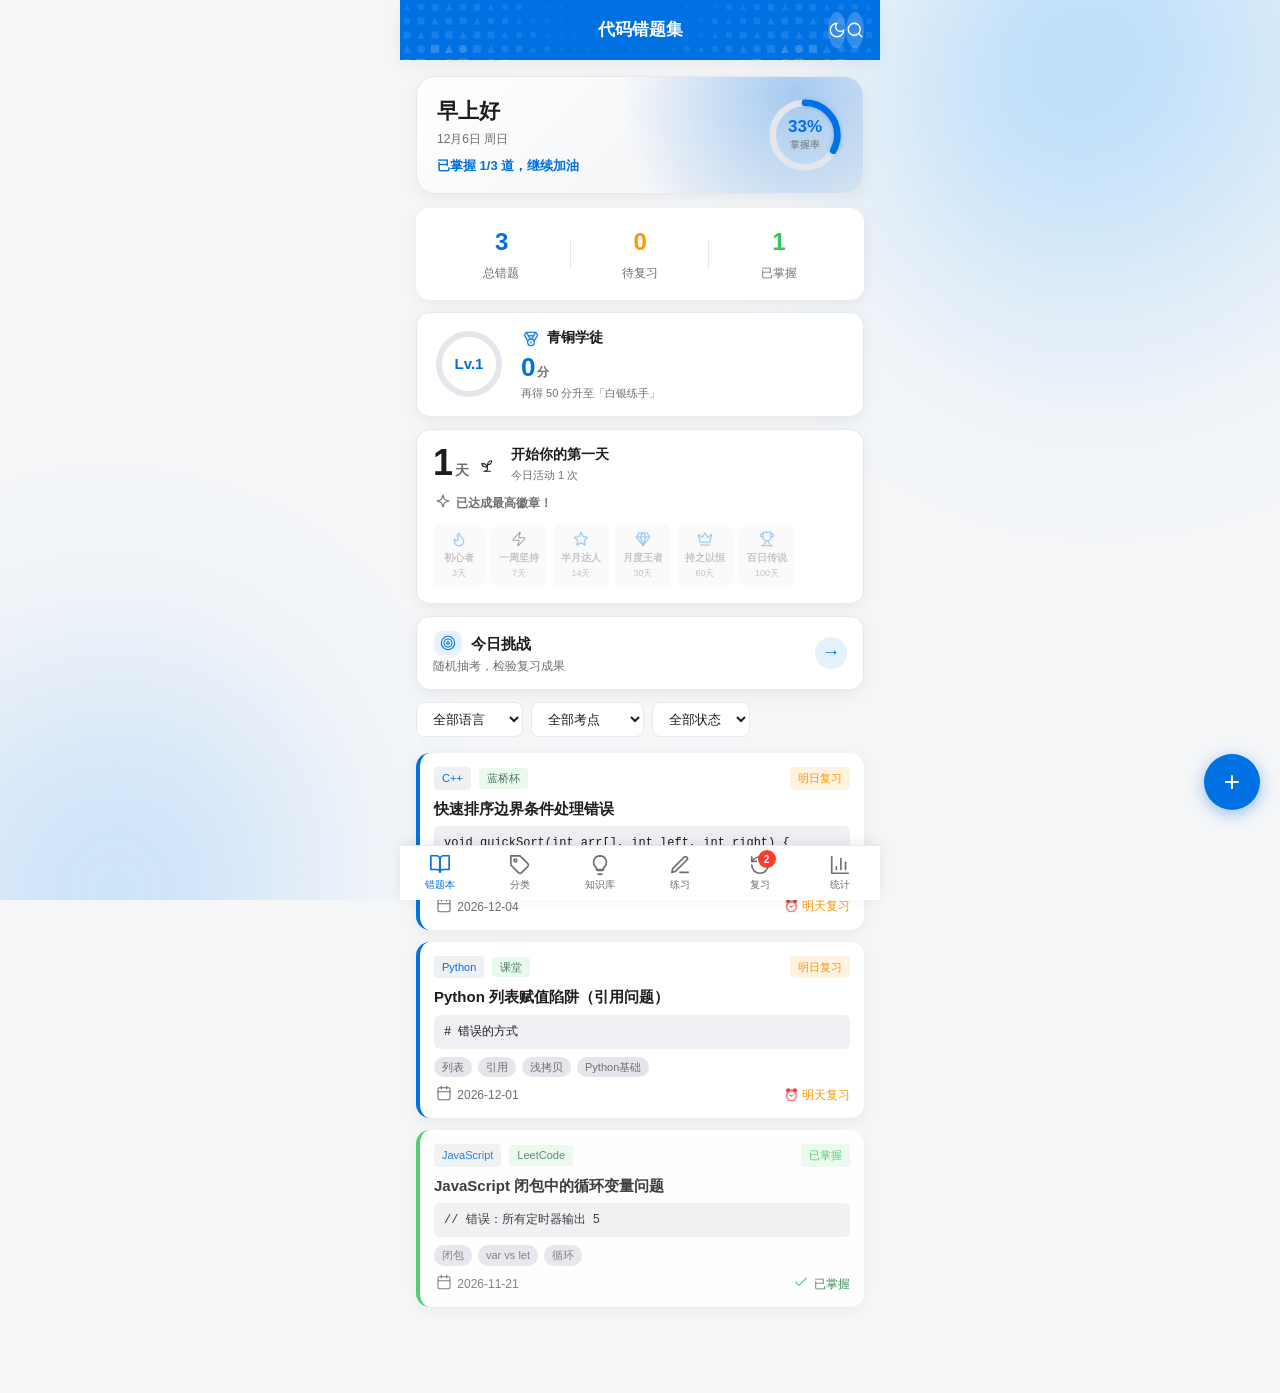
==== commit a73a48a3: "feat(accounts): 加入账号体系与云端同步（Supabase） 此前数据只存在浏览器本地，唯一的云端副本是手填 GitHub Token 的 Gist 备份： 没有账号概念、无法多用户、图" ====
--- a/index.html
+++ b/index.html
@@ -17,12 +17,12 @@
     <!-- 代码高亮：已本地化到 vendor/，离线可用；6 种语言都在 common 构建里，
          原先额外加载的 languages/*.min.js 是冗余的，已移除。
          integrity 与文件内容绑定，替换文件时需同步更新（见 scripts/make-icons.mjs 说明）。 -->
-    <link rel="stylesheet" href="vendor/highlight/atom-one-light.min.css?v=6"
+    <link rel="stylesheet" href="vendor/highlight/atom-one-light.min.css?v=7"
           integrity="sha384-w6Ujm1VWa9HYFqGc89oAPn/DWDi2gUamjNrq9DRvEYm2X3ClItg9Y9xs1ViVo5b5">
-    <script src="vendor/highlight/highlight.min.js?v=6" defer
+    <script src="vendor/highlight/highlight.min.js?v=7" defer
             integrity="sha384-F/bZzf7p3Joyp5psL90p/p89AZJsndkSoGwRpXcZhleCWhd8SnRuoYo4d0yirjJp"></script>
 
-    <link rel="stylesheet" href="style.css?v=6">
+    <link rel="stylesheet" href="style.css?v=7">
 </head>
 <body>
 <!-- 环境氛围光斑（玻璃拟态背景） -->
@@ -580,9 +580,12 @@
 <!-- 分享卡片渲染容器（隐藏用于下载） -->
 <div style="position:fixed;left:-9999px;top:0" id="shareCanvasHolder"></div>
 
-<script src="practice-data.js?v=6" defer></script>
-<script src="knowledge-data.js?v=6" defer></script>
-<script src="image-store.js?v=6" defer></script>
-<script src="app.js?v=6" defer></script>
+<script src="cloud-config.js?v=7" defer></script>
+<script src="practice-data.js?v=7" defer></script>
+<script src="knowledge-data.js?v=7" defer></script>
+<script src="image-store.js?v=7" defer></script>
+<script src="account.js?v=7" defer></script>
+<script src="app.js?v=7" defer></script>
+<script src="cloud-sync.js?v=7" defer></script>
 </body>
 </html>
--- a/style.css
+++ b/style.css
@@ -1169,6 +1169,61 @@
     border: 1px solid var(--border);
 }
 
+/* ========== 云端账号区块 ========== */
+.cloud-account {
+    margin-bottom: 18px;
+    padding-bottom: 14px;
+    border-bottom: 1px solid var(--border);
+}
+
+.cloud-account-title {
+    font-size: 15px;
+    font-weight: 700;
+    margin-bottom: 8px;
+}
+
+.cloud-account-hint {
+    margin-bottom: 10px;
+    color: var(--text-secondary);
+    font-size: 12px;
+    line-height: 1.6;
+}
+
+.cloud-account-hint code {
+    padding: 1px 4px;
+    border-radius: 4px;
+    background: var(--surface);
+    font-size: 11px;
+}
+
+.cloud-account-user {
+    display: flex;
+    align-items: center;
+    gap: 6px;
+    margin-bottom: 6px;
+    font-size: 14px;
+}
+
+.legacy-sync { margin-top: 18px; }
+
+.legacy-sync > summary {
+    padding: 6px 0;
+    color: var(--text-secondary);
+    font-size: 13px;
+    cursor: pointer;
+}
+/* 图片只存在本机 IndexedDB，云端同步不带图片；换设备查看时用这个占位 */
+.image-missing {
+    display: block;
+    padding: 18px 12px;
+    border: 1px dashed var(--border);
+    border-radius: 8px;
+    background: var(--surface);
+    color: var(--text-secondary);
+    font-size: 13px;
+    text-align: center;
+}
+
 .code-block {
     border-radius: 8px;
     overflow: hidden;
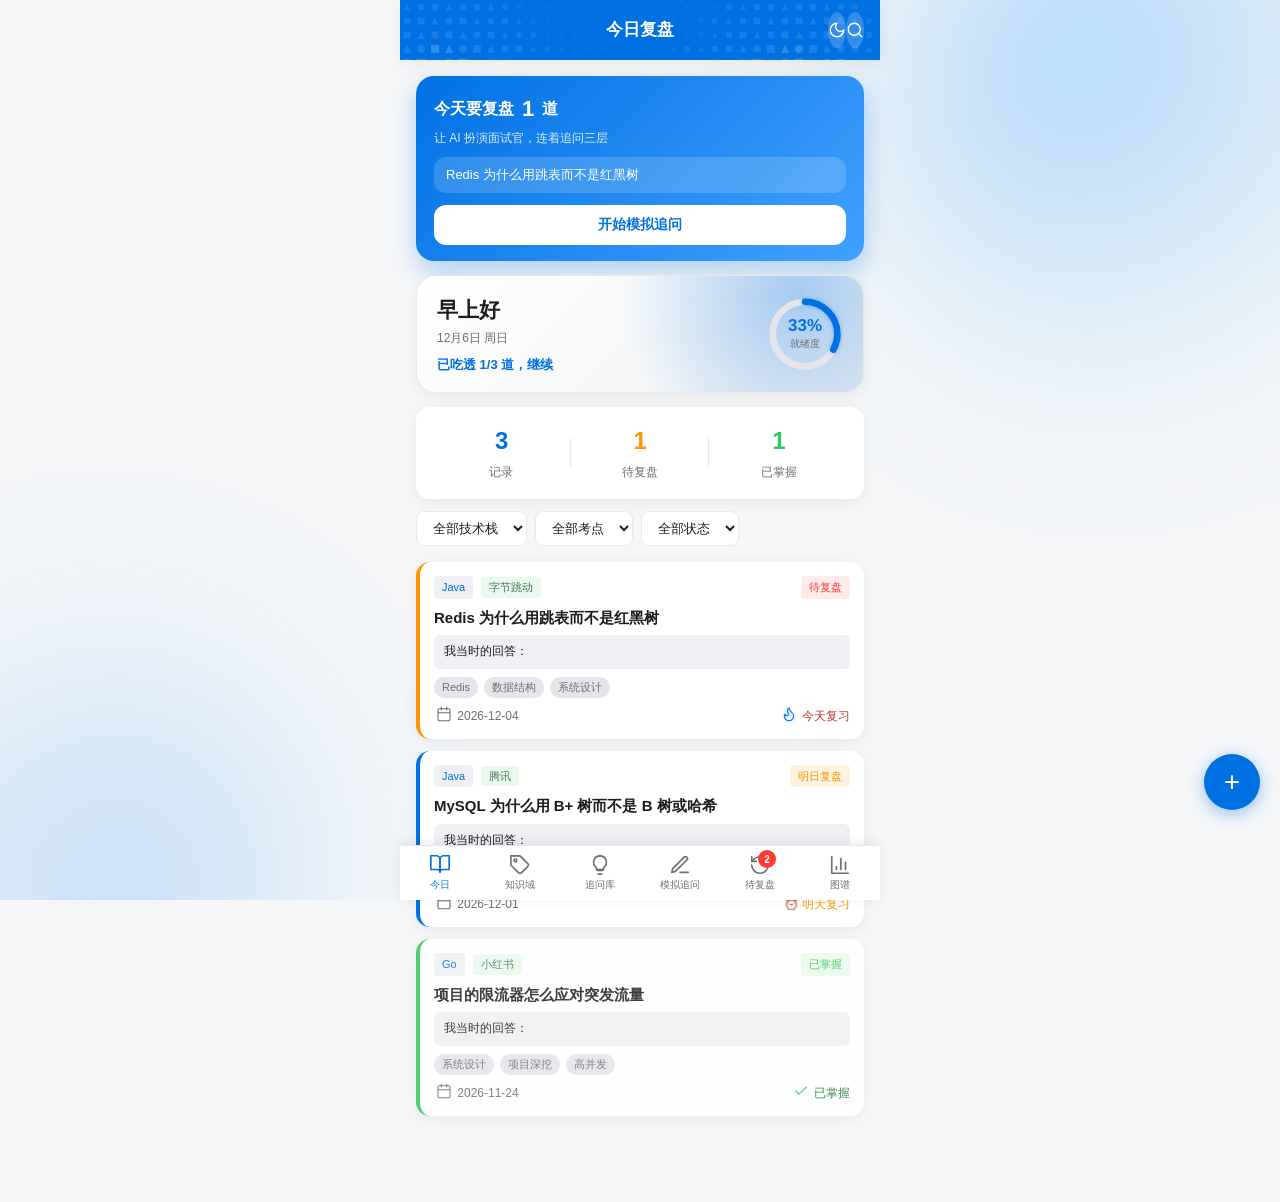
==== commit fa285f01: "feat(a): 转向「面试复盘」，并把场景差异抽成 product.js 变体层 「代码错题集」是一个功能，不是一个品类：用户不会为"管理错题"付费，只会为 "通过考试/拿到 offer"付费。这次" ====
--- a/index.html
+++ b/index.html
@@ -3,26 +3,27 @@
 <head>
     <meta charset="UTF-8">
     <meta name="viewport" content="width=device-width, initial-scale=1.0, maximum-scale=1.0, user-scalable=no">
-    <title>代码错题集 - 编程学习好帮手</title>
+    <title>面试复盘 · 下次面试不再栽在同一处</title>
 
     <!-- PWA：可安装、独立窗口、iOS 主屏图标 -->
     <link rel="manifest" href="manifest.webmanifest">
+    <link rel="icon" href="assets/icon-192.png">
     <meta name="theme-color" content="#f5f5f7">
     <meta name="mobile-web-app-capable" content="yes">
     <meta name="apple-mobile-web-app-capable" content="yes">
     <meta name="apple-mobile-web-app-status-bar-style" content="default">
-    <meta name="apple-mobile-web-app-title" content="错题集">
+    <meta name="apple-mobile-web-app-title" content="复盘">
     <link rel="apple-touch-icon" href="assets/icon-180.png">
 
     <!-- 代码高亮：已本地化到 vendor/，离线可用；6 种语言都在 common 构建里，
          原先额外加载的 languages/*.min.js 是冗余的，已移除。
          integrity 与文件内容绑定，替换文件时需同步更新（见 scripts/make-icons.mjs 说明）。 -->
-    <link rel="stylesheet" href="vendor/highlight/atom-one-light.min.css?v=7"
+    <link rel="stylesheet" href="vendor/highlight/atom-one-light.min.css?v=8"
           integrity="sha384-w6Ujm1VWa9HYFqGc89oAPn/DWDi2gUamjNrq9DRvEYm2X3ClItg9Y9xs1ViVo5b5">
-    <script src="vendor/highlight/highlight.min.js?v=7" defer
+    <script src="vendor/highlight/highlight.min.js?v=8" defer
             integrity="sha384-F/bZzf7p3Joyp5psL90p/p89AZJsndkSoGwRpXcZhleCWhd8SnRuoYo4d0yirjJp"></script>
 
-    <link rel="stylesheet" href="style.css?v=7">
+    <link rel="stylesheet" href="style.css?v=8">
 </head>
 <body>
 <!-- 环境氛围光斑（玻璃拟态背景） -->
@@ -45,6 +46,8 @@
 
     <!-- 首页：错题列表 -->
     <section class="page active" id="pageHome">
+        <!-- 今日任务：首屏第一屏就回答"我现在该做什么" -->
+        <div class="today-task" id="todayTask"></div>
         <div class="hero-card" id="heroCard">
             <div class="hero-greeting">
                 <div class="hero-hi" id="heroGreeting">你好</div>
@@ -58,22 +61,22 @@
                 </svg>
                 <div class="hero-ring-center">
                     <span class="hero-ring-num" id="heroRingNum">0%</span>
-                    <span class="hero-ring-label">掌握率</span>
+                    <span class="hero-ring-label" data-field="ringLabel">掌握率</span>
                 </div>
             </div>
         </div>
         <div class="stats-bar">
             <div class="stat-item">
                 <span class="stat-num" id="totalCount">0</span>
-                <span class="stat-label">总错题</span>
+                <span class="stat-label" data-field="statTotal">总错题</span>
             </div>
             <div class="stat-item">
                 <span class="stat-num" id="reviewCount">0</span>
-                <span class="stat-label">待复习</span>
+                <span class="stat-label" data-field="statPending">待复习</span>
             </div>
             <div class="stat-item">
                 <span class="stat-num" id="masteredCount">0</span>
-                <span class="stat-label">已掌握</span>
+                <span class="stat-label" data-field="statMastered">已掌握</span>
             </div>
         </div>
         <div class="points-card" id="pointsCard"></div>
@@ -163,12 +166,12 @@
     <section class="page" id="pageEdit">
         <form id="mistakeForm" class="edit-form">
             <div class="form-group">
-                <label class="form-label">题目标题 *</label>
+                <label class="form-label" data-field="fTitle">题目标题 *</label>
                 <input type="text" id="inputTitle" class="form-input" placeholder="例如：快速排序边界条件错误" required>
             </div>
 
             <div class="form-group">
-                <label class="form-label">编程语言 *</label>
+                <label class="form-label" data-field="fLang">编程语言 *</label>
                 <select id="inputLang" class="form-input" required>
                     <option value="javascript">JavaScript</option>
                     <option value="python">Python</option>
@@ -179,17 +182,17 @@
             </div>
 
             <div class="form-group">
-                <label class="form-label">题目描述</label>
+                <label class="form-label" data-field="fDesc">题目描述</label>
                 <textarea id="inputDesc" class="form-input form-textarea" rows="3" placeholder="简单描述一下这道题目..."></textarea>
             </div>
 
             <div class="form-group">
-                <label class="form-label">错误代码 *</label>
+                <label class="form-label" data-field="fWrong">错误代码 *</label>
                 <textarea id="inputWrongCode" class="form-input form-textarea code-input" rows="6" placeholder="粘贴你的错误代码..." required></textarea>
             </div>
 
             <div class="form-group">
-                <label class="form-label">正确代码</label>
+                <label class="form-label" data-field="fRight">正确代码</label>
                 <textarea id="inputRightCode" class="form-input form-textarea code-input" rows="6" placeholder="粘贴正确的代码实现..."></textarea>
             </div>
 
@@ -211,7 +214,7 @@
 
             <div class="form-group">
                 <div class="form-label-row">
-                    <label class="form-label">考点标签（用逗号分隔多个）</label>
+                    <label class="form-label" data-field="fTags">考点标签（用逗号分隔多个）</label>
                     <button type="button" class="ai-tag-btn" id="aiTagBtn"><span class="ico" data-ico="bot"><svg viewBox="0 0 24 24"><path d="M12 8V4H8"/><rect width="16" height="12" x="4" y="8" rx="2"/><path d="M2 14h2"/><path d="M20 14h2"/><path d="M15 13v2"/><path d="M9 13v2"/></svg></span> AI 智能打标</button>
                 </div>
                 <input type="text" id="inputTags" class="form-input" placeholder="例如: 快速排序, 递归, 分治算法">
@@ -219,12 +222,12 @@
             </div>
 
             <div class="form-group">
-                <label class="form-label">错误分析 / 笔记</label>
+                <label class="form-label" data-field="fNote">错误分析 / 笔记</label>
                 <textarea id="inputNote" class="form-input form-textarea" rows="3" placeholder="记录一下为什么会错，下次要注意什么..."></textarea>
             </div>
 
             <div class="form-group">
-                <label class="form-label">来源</label>
+                <label class="form-label" data-field="fSource">来源</label>
                 <select id="inputSource" class="form-input">
                     <option value="二级C">计算机二级</option>
                     <option value="蓝桥杯">蓝桥杯</option>
@@ -580,12 +583,13 @@
 <!-- 分享卡片渲染容器（隐藏用于下载） -->
 <div style="position:fixed;left:-9999px;top:0" id="shareCanvasHolder"></div>
 
-<script src="cloud-config.js?v=7" defer></script>
-<script src="practice-data.js?v=7" defer></script>
-<script src="knowledge-data.js?v=7" defer></script>
-<script src="image-store.js?v=7" defer></script>
-<script src="account.js?v=7" defer></script>
-<script src="app.js?v=7" defer></script>
-<script src="cloud-sync.js?v=7" defer></script>
+<script src="product.js?v=8" defer></script>
+<script src="cloud-config.js?v=8" defer></script>
+<script src="practice-data.js?v=8" defer></script>
+<script src="knowledge-data.js?v=8" defer></script>
+<script src="image-store.js?v=8" defer></script>
+<script src="account.js?v=8" defer></script>
+<script src="app.js?v=8" defer></script>
+<script src="cloud-sync.js?v=8" defer></script>
 </body>
 </html>
--- a/style.css
+++ b/style.css
@@ -4114,4 +4114,93 @@
         transform: translate3d(var(--drift, 20px), 106vh, 0) rotate(720deg);
         opacity: 0.2;
     }
-}+}
+/* ========== 首屏「今日任务」 ========== */
+/* 存在的意义：首屏第一屏就回答"我现在该做什么"，而不是先展示一堆看板 */
+.today-task-card {
+    margin-bottom: 14px;
+    padding: 16px 18px;
+    border-radius: 18px;
+    background: linear-gradient(135deg, #0071e3, #42a1ff);
+    color: #fff;
+    box-shadow: 0 10px 24px rgba(0, 113, 227, 0.28);
+}
+
+.today-task-card.done {
+    background: var(--card);
+    color: var(--text);
+    box-shadow: var(--shadow);
+}
+
+.today-head { margin-bottom: 10px; }
+
+.today-title {
+    display: flex;
+    align-items: center;
+    gap: 6px;
+    font-size: 16px;
+    font-weight: 700;
+}
+
+.today-title b {
+    margin: 0 2px;
+    font-size: 22px;
+}
+
+.today-sub {
+    margin-top: 4px;
+    font-size: 12px;
+    opacity: 0.85;
+}
+
+.today-list {
+    display: flex;
+    flex-direction: column;
+    gap: 6px;
+    margin-bottom: 12px;
+}
+
+.today-item {
+    padding: 9px 12px;
+    border: none;
+    border-radius: 12px;
+    background: rgba(255, 255, 255, 0.16);
+    color: #fff;
+    font-size: 13px;
+    text-align: left;
+    white-space: nowrap;
+    overflow: hidden;
+    text-overflow: ellipsis;
+    cursor: pointer;
+}
+
+.today-item:active { background: rgba(255, 255, 255, 0.28); }
+
+.today-cta {
+    width: 100%;
+    padding: 11px;
+    border: none;
+    border-radius: 12px;
+    background: #fff;
+    color: #0071e3;
+    font-size: 14px;
+    font-weight: 700;
+    cursor: pointer;
+}
+
+.today-task-card.done .today-cta {
+    background: var(--primary);
+    color: #fff;
+}
+
+/* 散文式回答（面试/考证这类文本内容）：换行渲染，不横向滚动 */
+.answer-text {
+    padding: 12px 14px;
+    border-radius: 10px;
+    background: var(--surface);
+    color: var(--text);
+    font-size: 13px;
+    line-height: 1.75;
+    white-space: pre-wrap;
+    word-break: break-word;
+}
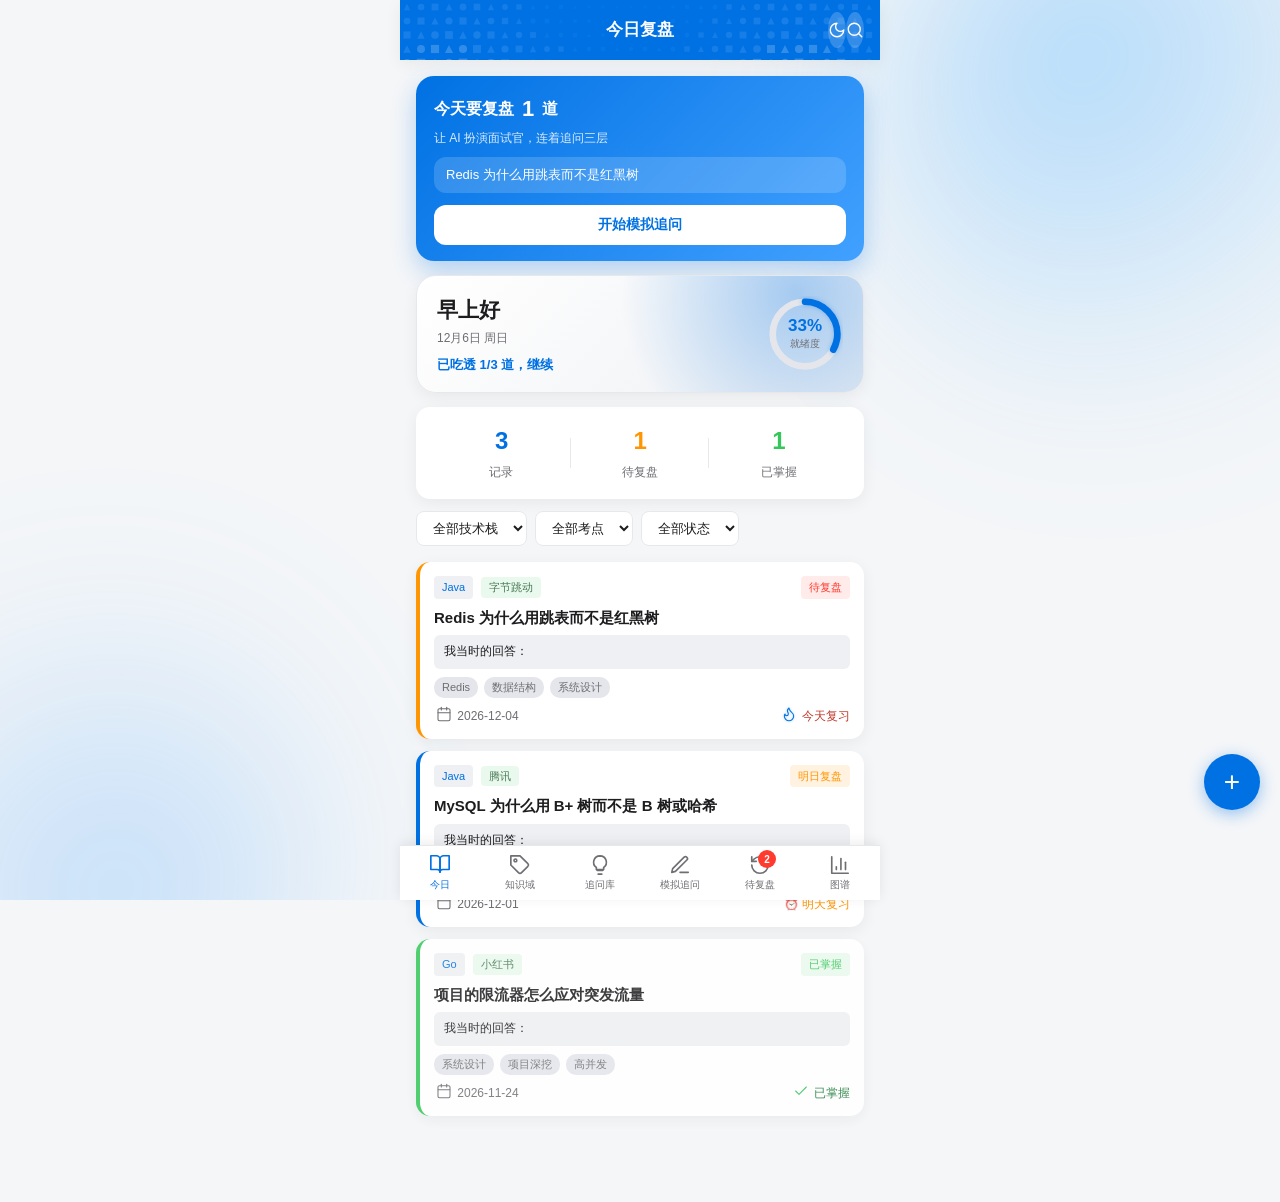
==== commit baa99a15: "fix(ui): 连续 1 天不再谎报「已达成最高徽章」 getStreakBadge() 在 streak 还没够到第一枚徽章（3 天）时返回 next = null， renderStreak 的" ====
--- a/index.html
+++ b/index.html
@@ -18,12 +18,12 @@
     <!-- 代码高亮：已本地化到 vendor/，离线可用；6 种语言都在 common 构建里，
          原先额外加载的 languages/*.min.js 是冗余的，已移除。
          integrity 与文件内容绑定，替换文件时需同步更新（见 scripts/make-icons.mjs 说明）。 -->
-    <link rel="stylesheet" href="vendor/highlight/atom-one-light.min.css?v=8"
+    <link rel="stylesheet" href="vendor/highlight/atom-one-light.min.css?v=9"
           integrity="sha384-w6Ujm1VWa9HYFqGc89oAPn/DWDi2gUamjNrq9DRvEYm2X3ClItg9Y9xs1ViVo5b5">
-    <script src="vendor/highlight/highlight.min.js?v=8" defer
+    <script src="vendor/highlight/highlight.min.js?v=9" defer
             integrity="sha384-F/bZzf7p3Joyp5psL90p/p89AZJsndkSoGwRpXcZhleCWhd8SnRuoYo4d0yirjJp"></script>
 
-    <link rel="stylesheet" href="style.css?v=8">
+    <link rel="stylesheet" href="style.css?v=9">
 </head>
 <body>
 <!-- 环境氛围光斑（玻璃拟态背景） -->
@@ -583,13 +583,13 @@
 <!-- 分享卡片渲染容器（隐藏用于下载） -->
 <div style="position:fixed;left:-9999px;top:0" id="shareCanvasHolder"></div>
 
-<script src="product.js?v=8" defer></script>
-<script src="cloud-config.js?v=8" defer></script>
-<script src="practice-data.js?v=8" defer></script>
-<script src="knowledge-data.js?v=8" defer></script>
-<script src="image-store.js?v=8" defer></script>
-<script src="account.js?v=8" defer></script>
-<script src="app.js?v=8" defer></script>
-<script src="cloud-sync.js?v=8" defer></script>
+<script src="product.js?v=9" defer></script>
+<script src="cloud-config.js?v=9" defer></script>
+<script src="practice-data.js?v=9" defer></script>
+<script src="knowledge-data.js?v=9" defer></script>
+<script src="image-store.js?v=9" defer></script>
+<script src="account.js?v=9" defer></script>
+<script src="app.js?v=9" defer></script>
+<script src="cloud-sync.js?v=9" defer></script>
 </body>
 </html>
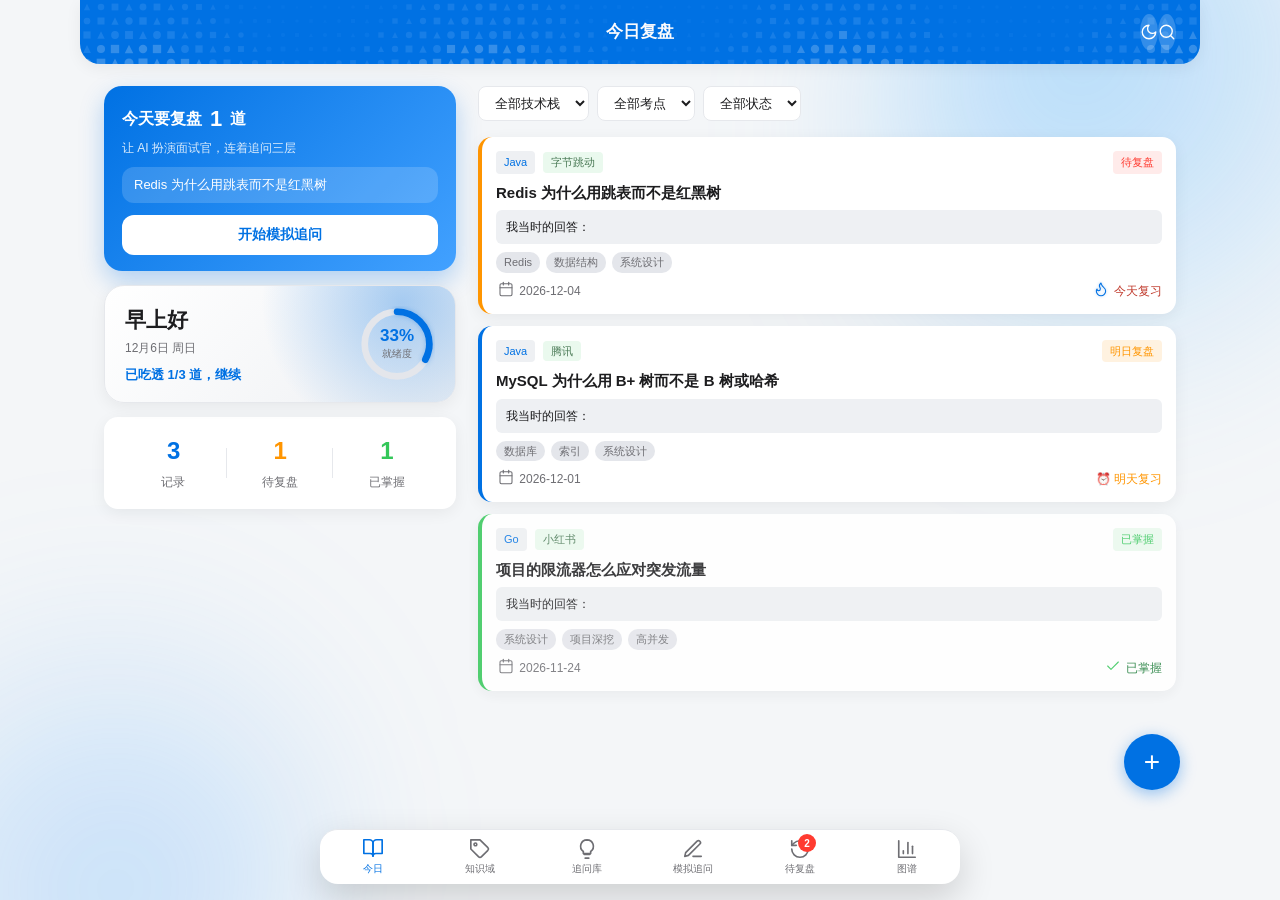
==== commit d7a28b66: "feat(a): 桌面端两栏布局 + 落地页 + 免 Key 的 AI 体验 三件都是为了"能拿出去给人看"：  1) 桌面端响应式（>=900px）    body 原来固定 max-width:4" ====
--- a/index.html
+++ b/index.html
@@ -18,12 +18,12 @@
     <!-- 代码高亮：已本地化到 vendor/，离线可用；6 种语言都在 common 构建里，
          原先额外加载的 languages/*.min.js 是冗余的，已移除。
          integrity 与文件内容绑定，替换文件时需同步更新（见 scripts/make-icons.mjs 说明）。 -->
-    <link rel="stylesheet" href="vendor/highlight/atom-one-light.min.css?v=9"
+    <link rel="stylesheet" href="vendor/highlight/atom-one-light.min.css?v=10"
           integrity="sha384-w6Ujm1VWa9HYFqGc89oAPn/DWDi2gUamjNrq9DRvEYm2X3ClItg9Y9xs1ViVo5b5">
-    <script src="vendor/highlight/highlight.min.js?v=9" defer
+    <script src="vendor/highlight/highlight.min.js?v=10" defer
             integrity="sha384-F/bZzf7p3Joyp5psL90p/p89AZJsndkSoGwRpXcZhleCWhd8SnRuoYo4d0yirjJp"></script>
 
-    <link rel="stylesheet" href="style.css?v=9">
+    <link rel="stylesheet" href="style.css?v=10">
 </head>
 <body>
 <!-- 环境氛围光斑（玻璃拟态背景） -->
@@ -46,6 +46,8 @@
 
     <!-- 首页：错题列表 -->
     <section class="page active" id="pageHome">
+        <!-- 桌面端：这两栏会在 >=900px 时并排（左：任务/概览，右：列表） -->
+        <div class="home-side">
         <!-- 今日任务：首屏第一屏就回答"我现在该做什么" -->
         <div class="today-task" id="todayTask"></div>
         <div class="hero-card" id="heroCard">
@@ -88,6 +90,8 @@
             </div>
             <span class="challenge-card-go">→</span>
         </div>
+        </div><!-- /home-side -->
+        <div class="home-main">
         <div class="filter-bar">
             <select id="filterLang" class="filter-select">
                 <option value="">全部语言</option>
@@ -114,6 +118,7 @@
                 <p class="empty-hint">点击下方 + 按钮添加你的第一道错题</p>
             </div>
         </div>
+        </div><!-- /home-main -->
     </section>
 
     <!-- 分类页 -->
@@ -583,13 +588,13 @@
 <!-- 分享卡片渲染容器（隐藏用于下载） -->
 <div style="position:fixed;left:-9999px;top:0" id="shareCanvasHolder"></div>
 
-<script src="product.js?v=9" defer></script>
-<script src="cloud-config.js?v=9" defer></script>
-<script src="practice-data.js?v=9" defer></script>
-<script src="knowledge-data.js?v=9" defer></script>
-<script src="image-store.js?v=9" defer></script>
-<script src="account.js?v=9" defer></script>
-<script src="app.js?v=9" defer></script>
-<script src="cloud-sync.js?v=9" defer></script>
+<script src="product.js?v=10" defer></script>
+<script src="cloud-config.js?v=10" defer></script>
+<script src="practice-data.js?v=10" defer></script>
+<script src="knowledge-data.js?v=10" defer></script>
+<script src="image-store.js?v=10" defer></script>
+<script src="account.js?v=10" defer></script>
+<script src="app.js?v=10" defer></script>
+<script src="cloud-sync.js?v=10" defer></script>
 </body>
 </html>
--- a/style.css
+++ b/style.css
@@ -4204,3 +4204,81 @@
     white-space: pre-wrap;
     word-break: break-word;
 }
+
+/* ========== 桌面端布局（>=900px） ========== */
+/*
+ * 移动优先：手机上一栏到底；宽屏时把首页拆成两栏（左侧任务与概览、右侧错题列表），
+ * 并把容器从 480px 放宽到 1120px —— 否则在 1440p 的显示器上就是一个居中的手机模拟器。
+ */
+@media (min-width: 900px) {
+    body {
+        max-width: 1120px;
+    }
+
+    .app-header {
+        padding: 14px 24px;
+        border-radius: 0 0 20px 20px;
+    }
+
+    .app-main {
+        padding: 22px 24px 110px;
+    }
+
+    #pageHome {
+        display: flex;
+        align-items: flex-start;
+        gap: 22px;
+    }
+
+    .home-side {
+        flex: 0 0 352px;
+        position: sticky;
+        top: 86px;
+    }
+
+    .home-main {
+        flex: 1 1 auto;
+        min-width: 0;
+    }
+
+    /* 底部导航收成一枚居中的药丸，不再贴着屏幕边缘占满整行 */
+    .bottom-nav {
+        max-width: 640px;
+        bottom: 16px;
+        border-radius: 18px;
+        box-shadow: 0 14px 36px rgba(0, 0, 0, 0.16);
+    }
+
+    /* 悬浮按钮贴着内容区右侧，而不是屏幕右缘 */
+    .fab-btn {
+        right: max(20px, calc(50vw - 560px + 20px));
+        bottom: 110px;
+    }
+
+    /* 两栏：卡片列表在宽屏下铺成两列 */
+    .knowledge-list,
+    .practice-list {
+        display: grid;
+        grid-template-columns: repeat(2, minmax(0, 1fr));
+        gap: 14px;
+    }
+
+    /* 详情页正文控制在可读宽度 */
+    #detailContainer {
+        max-width: 820px;
+    }
+}
+
+/* 未配置 API Key 时，AI 结果顶部的"示例"提示 */
+.demo-banner {
+    margin-bottom: 14px;
+    padding: 12px 14px;
+    border-radius: 12px;
+    border: 1px dashed #f0a020;
+    background: rgba(255, 149, 0, 0.08);
+    color: var(--text);
+    font-size: 12.5px;
+    line-height: 1.6;
+}
+
+.demo-banner b { color: #c77700; margin-right: 4px; }
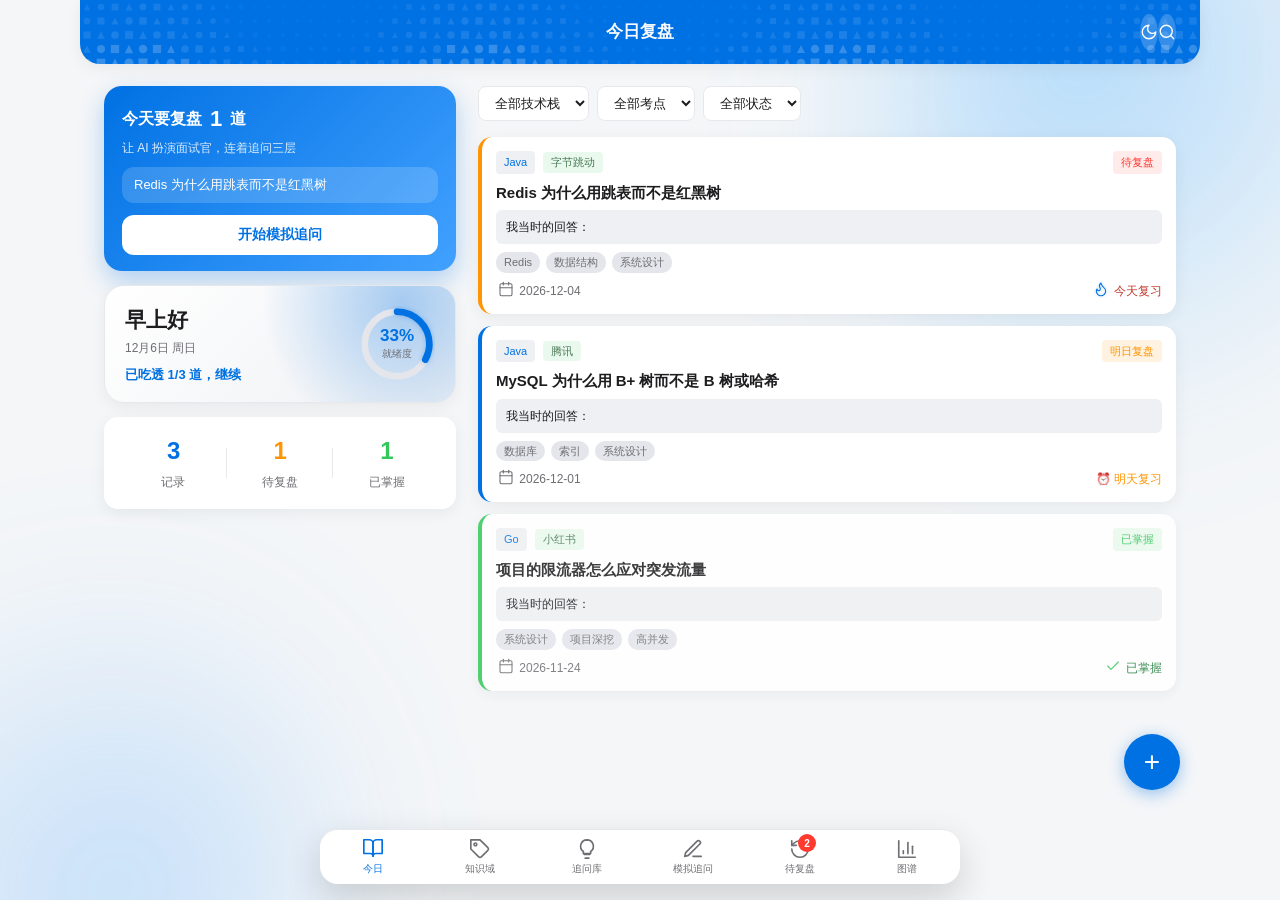
==== commit e548d975: "feat(a): 自建使用漏斗 + 示例结果下的转化引导 要"上市"，第一个问题不是功能不够，而是不知道人卡在哪。这两件事补的是可观测性与转化。  1) 自建漏斗（不接第三方，数据只在本机 local" ====
--- a/index.html
+++ b/index.html
@@ -18,12 +18,12 @@
     <!-- 代码高亮：已本地化到 vendor/，离线可用；6 种语言都在 common 构建里，
          原先额外加载的 languages/*.min.js 是冗余的，已移除。
          integrity 与文件内容绑定，替换文件时需同步更新（见 scripts/make-icons.mjs 说明）。 -->
-    <link rel="stylesheet" href="vendor/highlight/atom-one-light.min.css?v=10"
+    <link rel="stylesheet" href="vendor/highlight/atom-one-light.min.css?v=11"
           integrity="sha384-w6Ujm1VWa9HYFqGc89oAPn/DWDi2gUamjNrq9DRvEYm2X3ClItg9Y9xs1ViVo5b5">
-    <script src="vendor/highlight/highlight.min.js?v=10" defer
+    <script src="vendor/highlight/highlight.min.js?v=11" defer
             integrity="sha384-F/bZzf7p3Joyp5psL90p/p89AZJsndkSoGwRpXcZhleCWhd8SnRuoYo4d0yirjJp"></script>
 
-    <link rel="stylesheet" href="style.css?v=10">
+    <link rel="stylesheet" href="style.css?v=11">
 </head>
 <body>
 <!-- 环境氛围光斑（玻璃拟态背景） -->
@@ -588,13 +588,13 @@
 <!-- 分享卡片渲染容器（隐藏用于下载） -->
 <div style="position:fixed;left:-9999px;top:0" id="shareCanvasHolder"></div>
 
-<script src="product.js?v=10" defer></script>
-<script src="cloud-config.js?v=10" defer></script>
-<script src="practice-data.js?v=10" defer></script>
-<script src="knowledge-data.js?v=10" defer></script>
-<script src="image-store.js?v=10" defer></script>
-<script src="account.js?v=10" defer></script>
-<script src="app.js?v=10" defer></script>
-<script src="cloud-sync.js?v=10" defer></script>
+<script src="product.js?v=11" defer></script>
+<script src="cloud-config.js?v=11" defer></script>
+<script src="practice-data.js?v=11" defer></script>
+<script src="knowledge-data.js?v=11" defer></script>
+<script src="image-store.js?v=11" defer></script>
+<script src="account.js?v=11" defer></script>
+<script src="app.js?v=11" defer></script>
+<script src="cloud-sync.js?v=11" defer></script>
 </body>
 </html>
--- a/style.css
+++ b/style.css
@@ -4282,3 +4282,37 @@
 }
 
 .demo-banner b { color: #c77700; margin-right: 4px; }
+
+/* 自建漏斗表格 + 示例结果里的转化按钮 */
+.funnel-table {
+    width: 100%;
+    border-collapse: collapse;
+    font-size: 13px;
+}
+
+.funnel-table th,
+.funnel-table td {
+    padding: 7px 8px;
+    text-align: left;
+    border-bottom: 1px solid var(--border);
+}
+
+.funnel-table th { color: var(--text-secondary); font-weight: 600; font-size: 12px; }
+.funnel-num { text-align: right; font-variant-numeric: tabular-nums; font-weight: 700; }
+.funnel-pct { text-align: right; color: var(--text-secondary); font-variant-numeric: tabular-nums; }
+
+.demo-cta {
+    display: block;
+    width: 100%;
+    margin-top: 10px;
+    padding: 10px 14px;
+    border: none;
+    border-radius: 10px;
+    background: var(--primary);
+    color: #fff;
+    font-size: 13.5px;
+    font-weight: 700;
+    cursor: pointer;
+}
+
+.demo-cta:active { opacity: .85; }
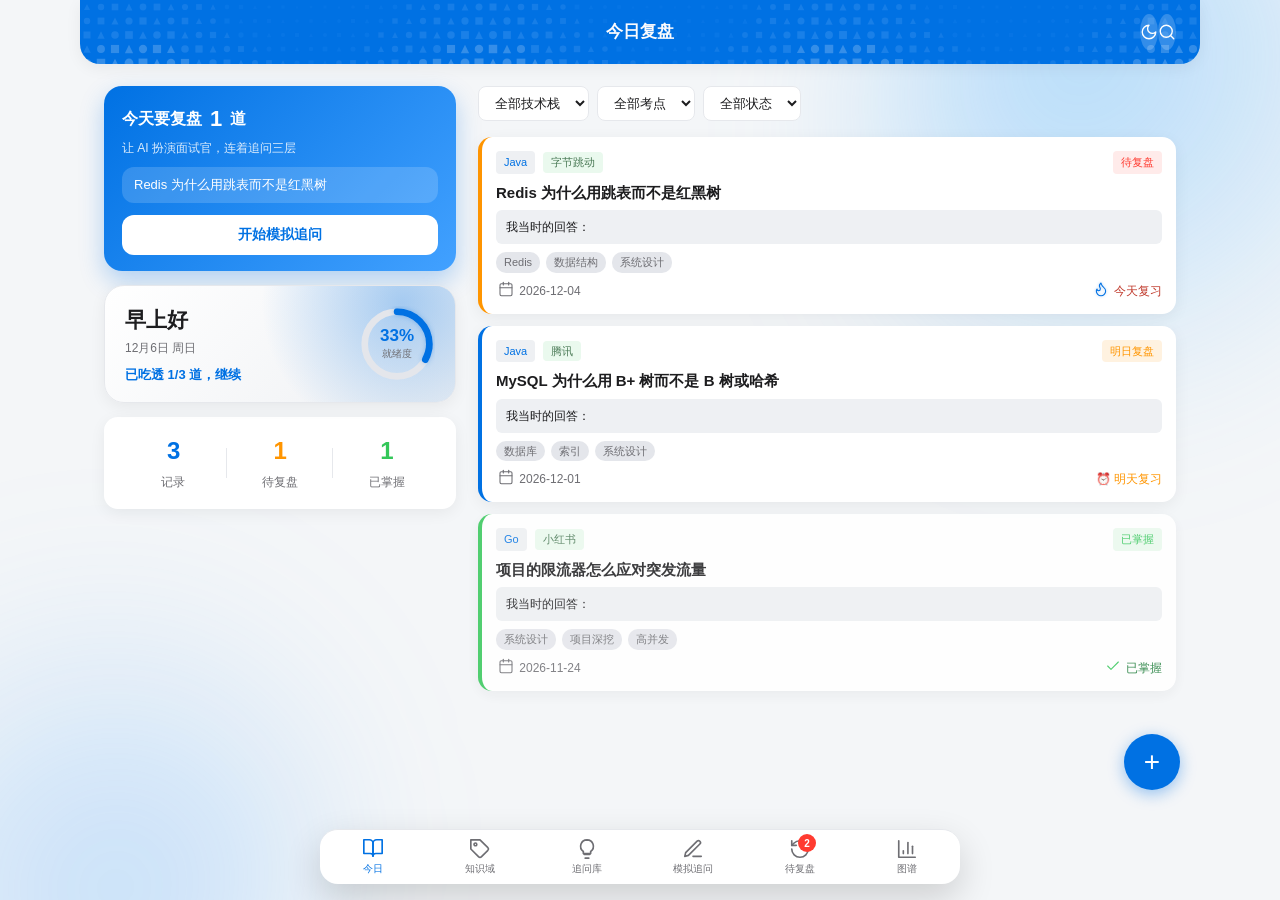
==== commit dfd67170: "fix(copy): 示例结果按钮文案补一个空格，版本推进到 v12 「生成针对我这条记录的」与按钮标签直接拼接会变成「记录的AI 模拟追问」， 补空格修正。引擎文件两边同步，缓存版本 v12。" ====
--- a/index.html
+++ b/index.html
@@ -18,12 +18,12 @@
     <!-- 代码高亮：已本地化到 vendor/，离线可用；6 种语言都在 common 构建里，
          原先额外加载的 languages/*.min.js 是冗余的，已移除。
          integrity 与文件内容绑定，替换文件时需同步更新（见 scripts/make-icons.mjs 说明）。 -->
-    <link rel="stylesheet" href="vendor/highlight/atom-one-light.min.css?v=11"
+    <link rel="stylesheet" href="vendor/highlight/atom-one-light.min.css?v=12"
           integrity="sha384-w6Ujm1VWa9HYFqGc89oAPn/DWDi2gUamjNrq9DRvEYm2X3ClItg9Y9xs1ViVo5b5">
-    <script src="vendor/highlight/highlight.min.js?v=11" defer
+    <script src="vendor/highlight/highlight.min.js?v=12" defer
             integrity="sha384-F/bZzf7p3Joyp5psL90p/p89AZJsndkSoGwRpXcZhleCWhd8SnRuoYo4d0yirjJp"></script>
 
-    <link rel="stylesheet" href="style.css?v=11">
+    <link rel="stylesheet" href="style.css?v=12">
 </head>
 <body>
 <!-- 环境氛围光斑（玻璃拟态背景） -->
@@ -588,13 +588,13 @@
 <!-- 分享卡片渲染容器（隐藏用于下载） -->
 <div style="position:fixed;left:-9999px;top:0" id="shareCanvasHolder"></div>
 
-<script src="product.js?v=11" defer></script>
-<script src="cloud-config.js?v=11" defer></script>
-<script src="practice-data.js?v=11" defer></script>
-<script src="knowledge-data.js?v=11" defer></script>
-<script src="image-store.js?v=11" defer></script>
-<script src="account.js?v=11" defer></script>
-<script src="app.js?v=11" defer></script>
-<script src="cloud-sync.js?v=11" defer></script>
+<script src="product.js?v=12" defer></script>
+<script src="cloud-config.js?v=12" defer></script>
+<script src="practice-data.js?v=12" defer></script>
+<script src="knowledge-data.js?v=12" defer></script>
+<script src="image-store.js?v=12" defer></script>
+<script src="account.js?v=12" defer></script>
+<script src="app.js?v=12" defer></script>
+<script src="cloud-sync.js?v=12" defer></script>
 </body>
 </html>
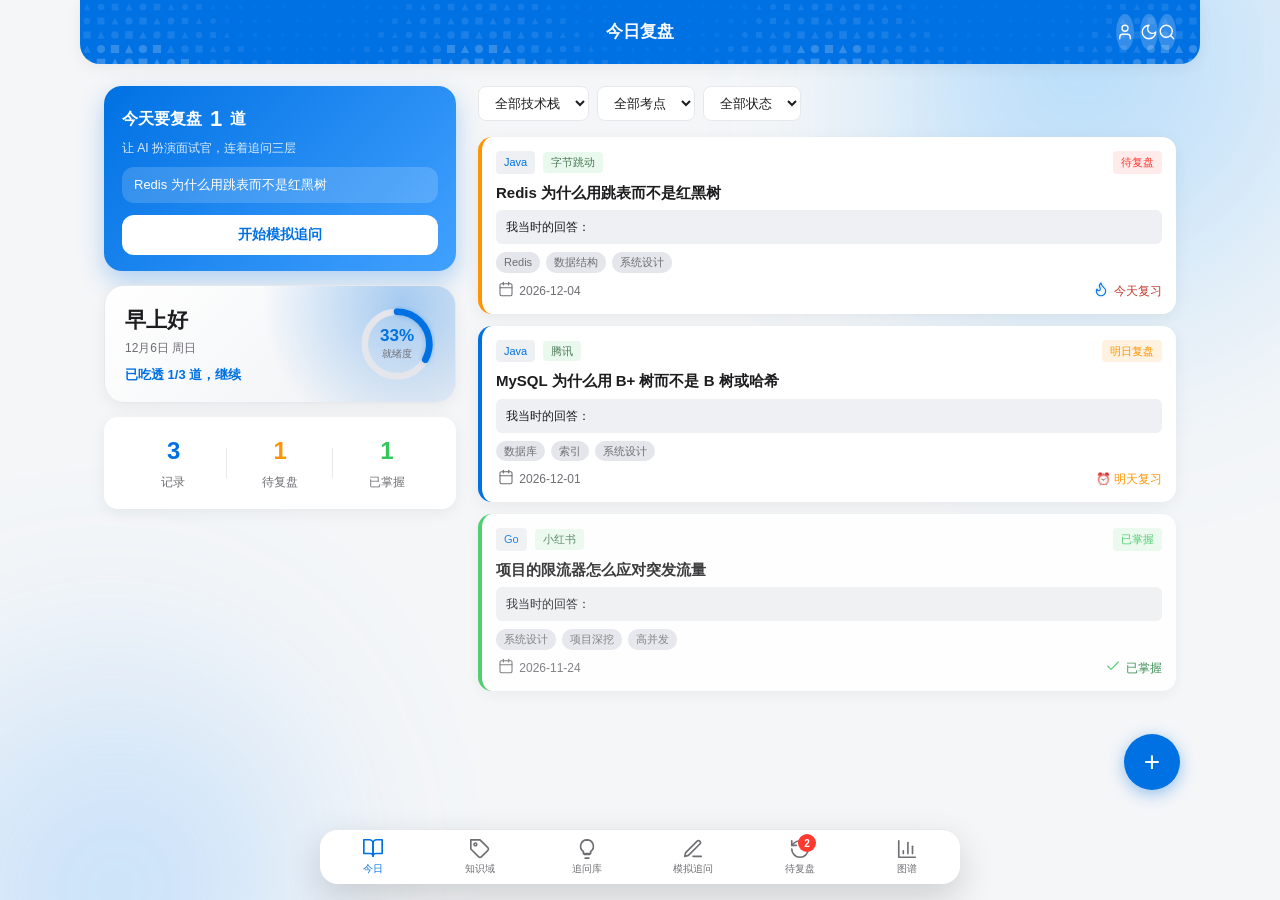
==== commit add128fd: "feat(account): 账号入口放到页头 + 存储按产品隔离 两件事，前者是因为找不到，后者是因为会串数据。  1) 账号入口从「统计页 → 备份/云端同步」里挪到页头：一个头像图标，点开就是 " ====
--- a/index.html
+++ b/index.html
@@ -18,12 +18,12 @@
     <!-- 代码高亮：已本地化到 vendor/，离线可用；6 种语言都在 common 构建里，
          原先额外加载的 languages/*.min.js 是冗余的，已移除。
          integrity 与文件内容绑定，替换文件时需同步更新（见 scripts/make-icons.mjs 说明）。 -->
-    <link rel="stylesheet" href="vendor/highlight/atom-one-light.min.css?v=12"
+    <link rel="stylesheet" href="vendor/highlight/atom-one-light.min.css?v=13"
           integrity="sha384-w6Ujm1VWa9HYFqGc89oAPn/DWDi2gUamjNrq9DRvEYm2X3ClItg9Y9xs1ViVo5b5">
-    <script src="vendor/highlight/highlight.min.js?v=12" defer
+    <script src="vendor/highlight/highlight.min.js?v=13" defer
             integrity="sha384-F/bZzf7p3Joyp5psL90p/p89AZJsndkSoGwRpXcZhleCWhd8SnRuoYo4d0yirjJp"></script>
 
-    <link rel="stylesheet" href="style.css?v=12">
+    <link rel="stylesheet" href="style.css?v=13">
 </head>
 <body>
 <!-- 环境氛围光斑（玻璃拟态背景） -->
@@ -36,6 +36,7 @@
     </div>
     <h1 class="header-title" id="pageTitle">代码错题集</h1>
     <div class="header-right">
+        <button class="icon-btn" id="accountBtn" title="账号与同步"><svg viewBox="0 0 24 24" fill="none" stroke="currentColor" stroke-width="1.8" stroke-linecap="round" stroke-linejoin="round"><path d="M19 21v-2a4 4 0 0 0-4-4H9a4 4 0 0 0-4 4v2"/><circle cx="12" cy="7" r="4"/></svg></button>
         <button class="icon-btn" id="themeToggleBtn" title="切换深色模式"><svg viewBox="0 0 24 24" fill="none" stroke="currentColor" stroke-width="1.8" stroke-linecap="round" stroke-linejoin="round"><path d="M12 3a6 6 0 0 0 9 9 9 9 0 1 1-9-9Z"/></svg></button>
         <button class="icon-btn" id="searchBtn"><svg viewBox="0 0 24 24" fill="none" stroke="currentColor" stroke-width="1.8" stroke-linecap="round" stroke-linejoin="round"><circle cx="11" cy="11" r="8"/><path d="m21 21-4.3-4.3"/></svg></button>
     </div>
@@ -588,13 +589,13 @@
 <!-- 分享卡片渲染容器（隐藏用于下载） -->
 <div style="position:fixed;left:-9999px;top:0" id="shareCanvasHolder"></div>
 
-<script src="product.js?v=12" defer></script>
-<script src="cloud-config.js?v=12" defer></script>
-<script src="practice-data.js?v=12" defer></script>
-<script src="knowledge-data.js?v=12" defer></script>
-<script src="image-store.js?v=12" defer></script>
-<script src="account.js?v=12" defer></script>
-<script src="app.js?v=12" defer></script>
-<script src="cloud-sync.js?v=12" defer></script>
+<script src="product.js?v=13" defer></script>
+<script src="cloud-config.js?v=13" defer></script>
+<script src="practice-data.js?v=13" defer></script>
+<script src="knowledge-data.js?v=13" defer></script>
+<script src="image-store.js?v=13" defer></script>
+<script src="account.js?v=13" defer></script>
+<script src="app.js?v=13" defer></script>
+<script src="cloud-sync.js?v=13" defer></script>
 </body>
 </html>
--- a/style.css
+++ b/style.css
@@ -4316,3 +4316,18 @@
 }
 
 .demo-cta:active { opacity: .85; }
+
+/* 页头账号按钮：已登录时右上角一个小绿点 */
+.icon-btn.has-account { position: relative; }
+
+.icon-btn.has-account::after {
+    content: "";
+    position: absolute;
+    top: 4px;
+    right: 4px;
+    width: 7px;
+    height: 7px;
+    border-radius: 50%;
+    background: #34c759;
+    box-shadow: 0 0 0 2px var(--primary);
+}
